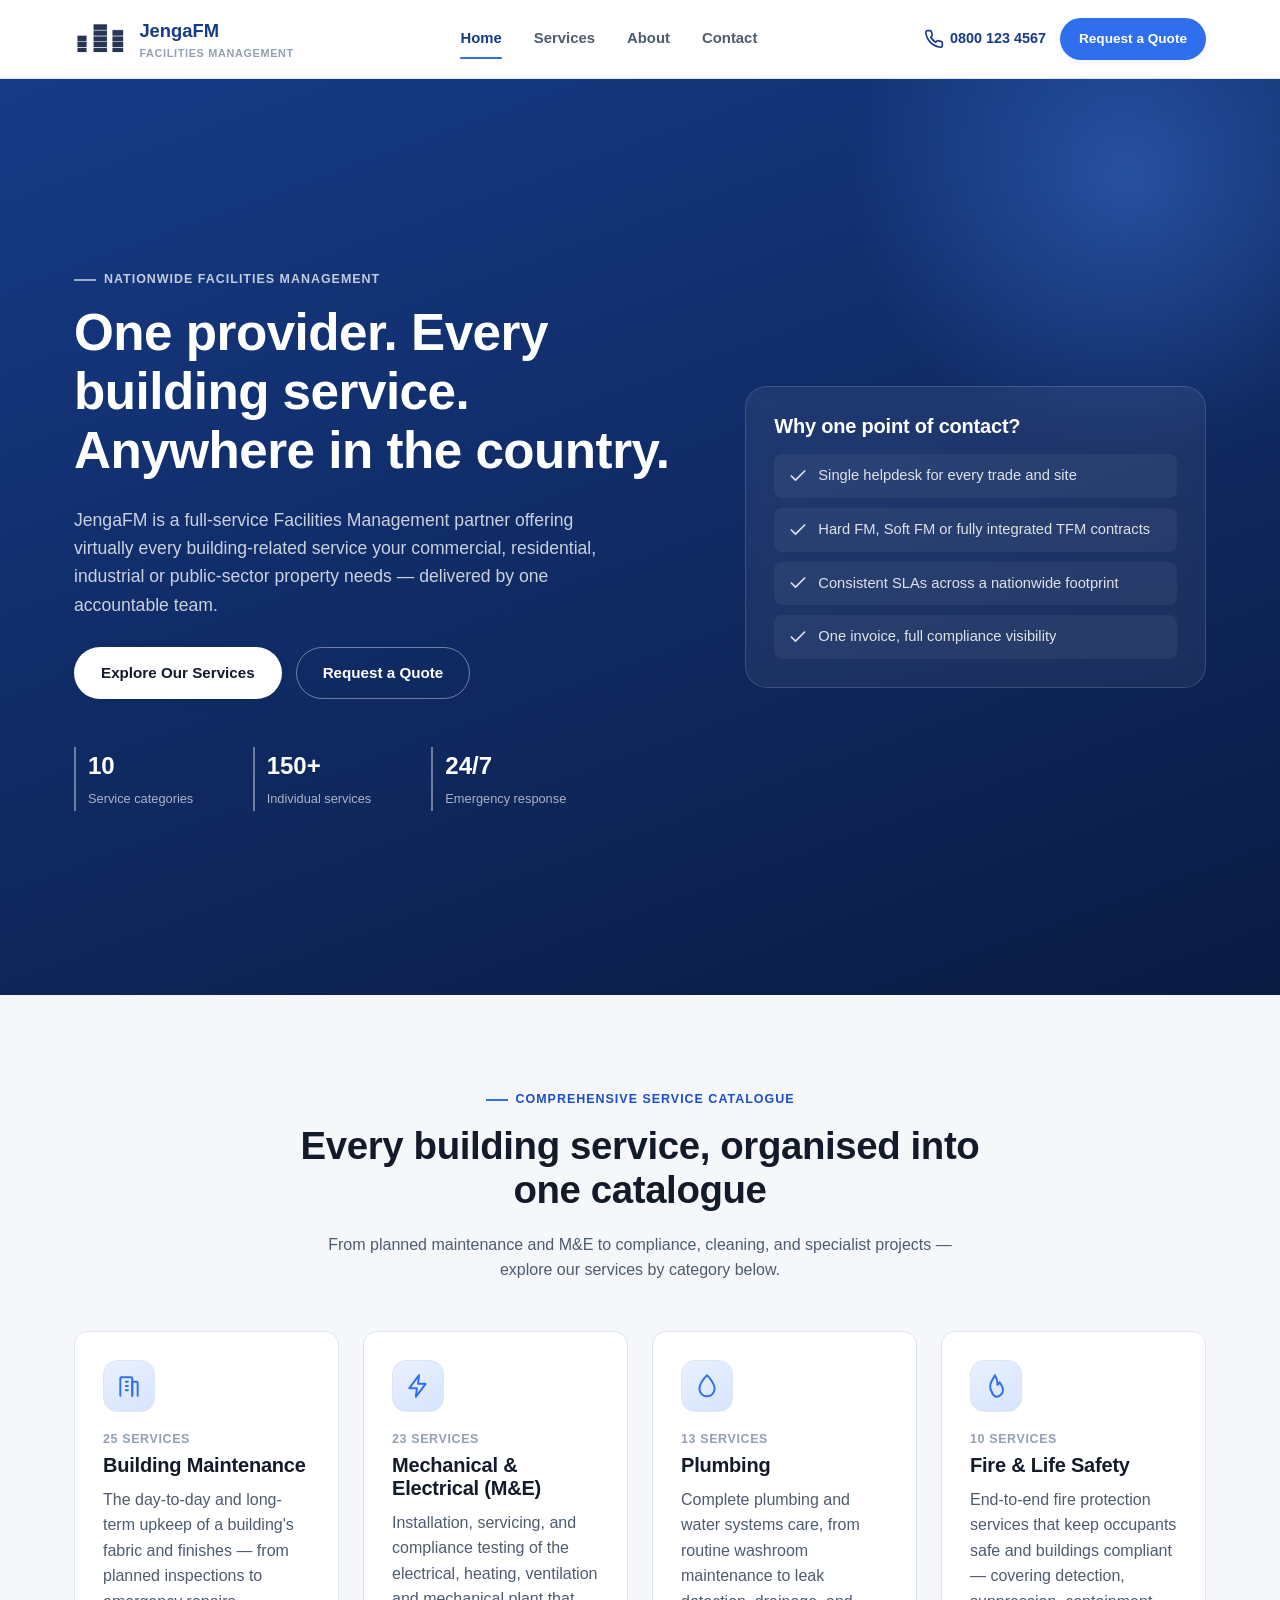
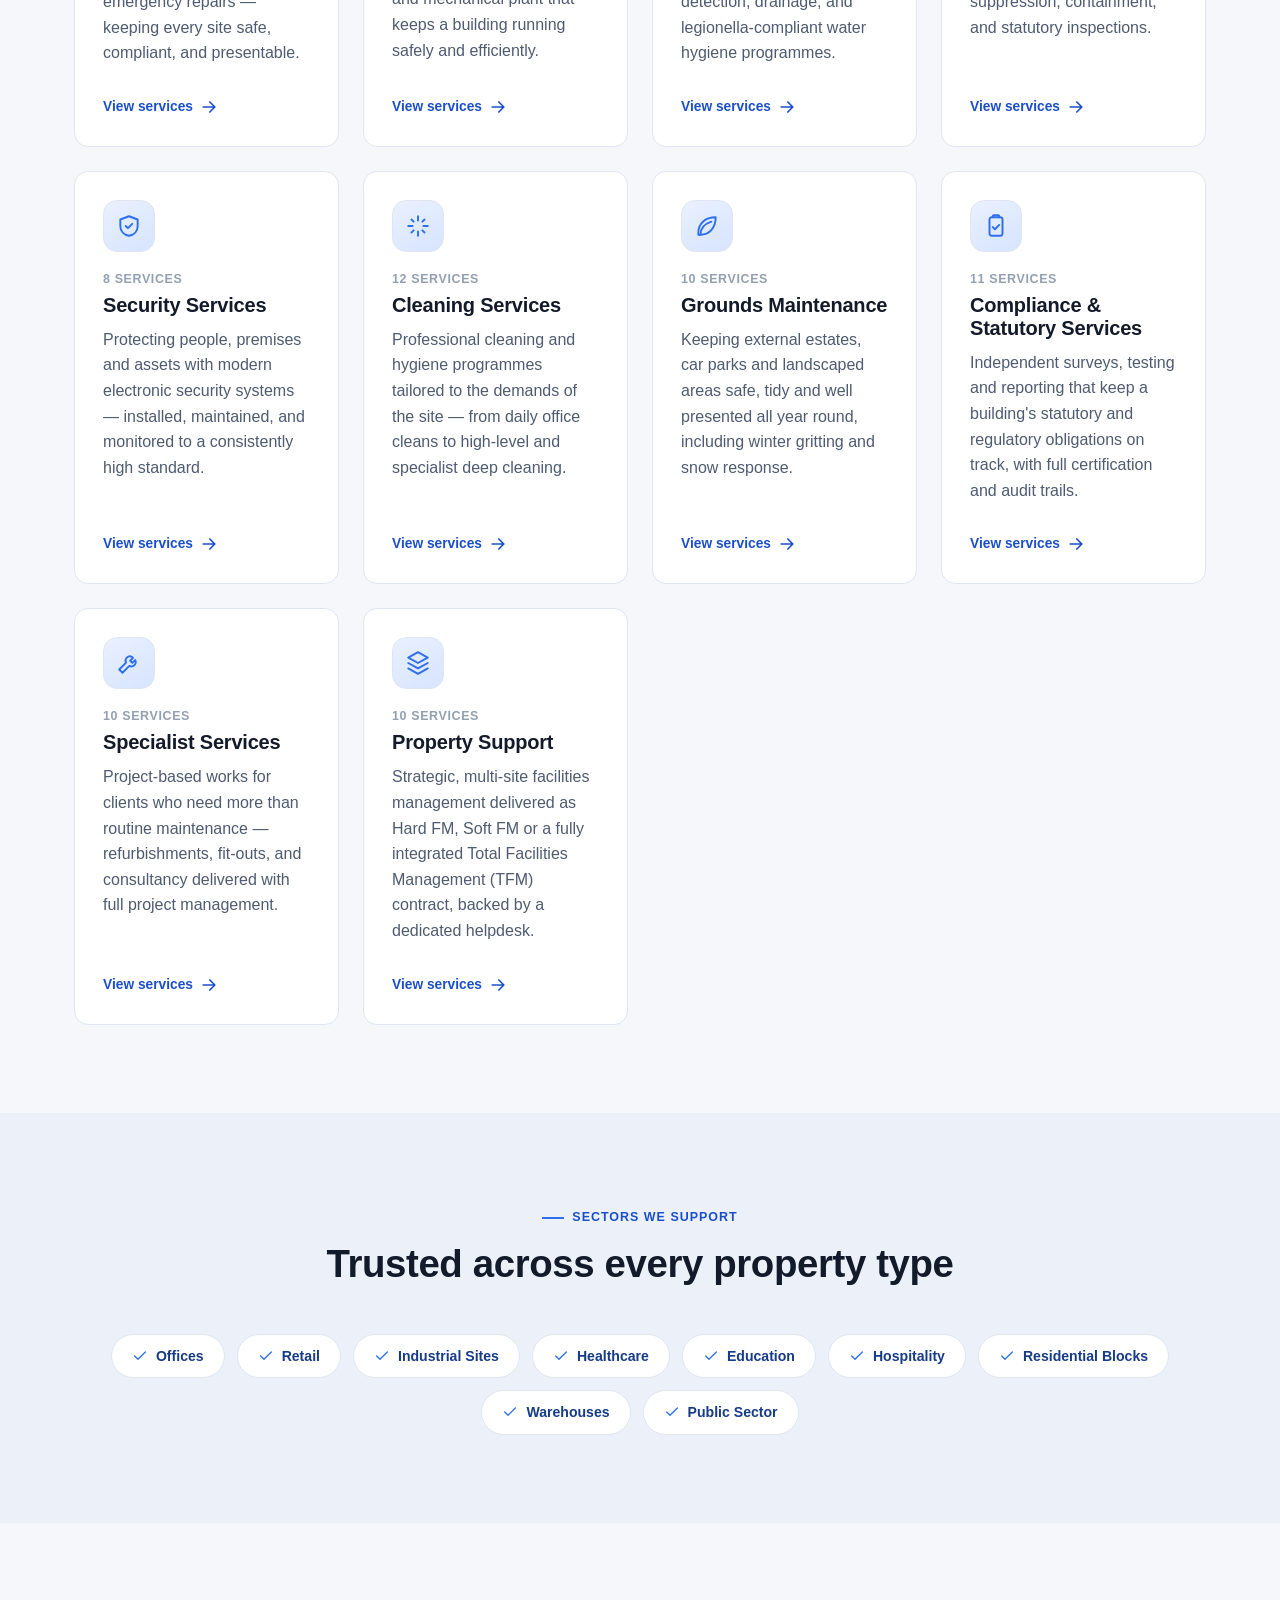
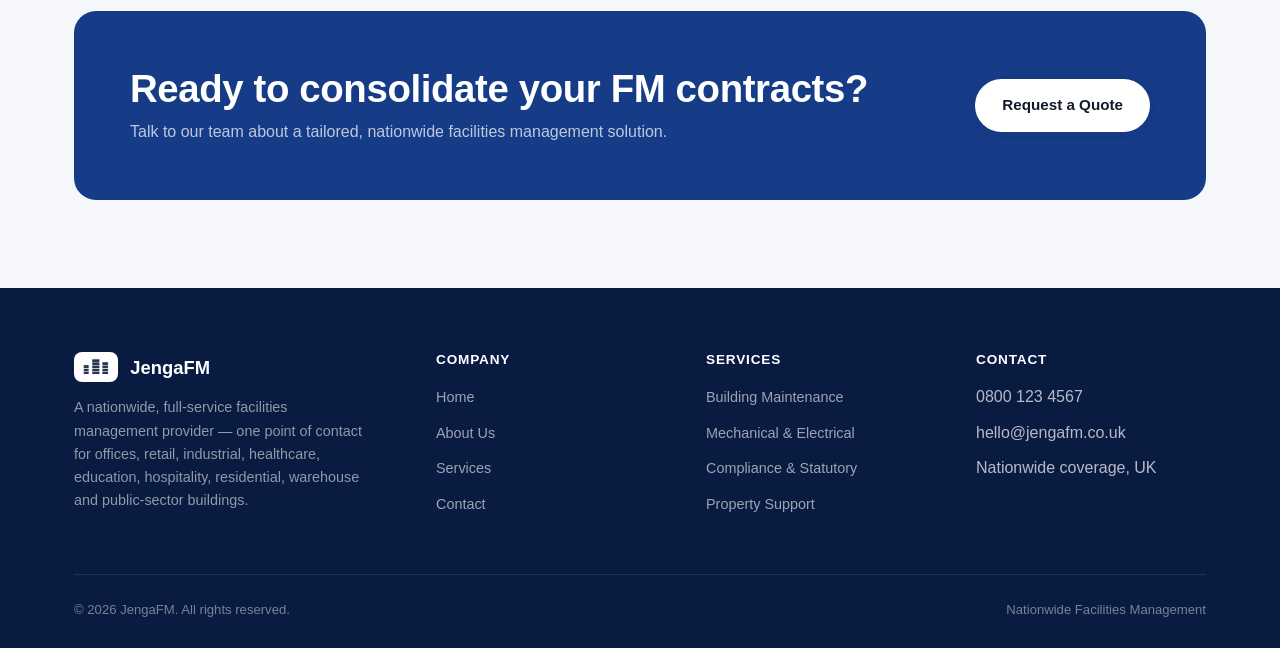
==== index.html @ 1330c7ac "Initial commit: JengaFM facilities management website Static multi-page site with a frosty white / v" ====
<!DOCTYPE html>
<html lang="en">
<head>
<meta charset="UTF-8">
<meta name="viewport" content="width=device-width, initial-scale=1.0">
<title>JengaFM | Nationwide Facilities Management</title>
<meta name="description" content="JengaFM is a full-service facilities management provider — a single point of contact for building maintenance, M&E, compliance, cleaning, security and more, nationwide.">
<link rel="icon" href="assets/Jenga_Favicon.png">
<link rel="stylesheet" href="css/style.css">
</head>
<body>

<header class="site-header">
  <div class="container">
    <a class="brand" href="index.html">
      <img src="assets/Jenga_Favicon.png" alt="JengaFM logo">
      <span>JengaFM<span class="tag">Facilities Management</span></span>
    </a>
    <nav class="main-nav">
      <a href="index.html" class="active">Home</a>
      <a href="services.html">Services</a>
      <a href="about.html">About</a>
      <a href="contact.html">Contact</a>
    </nav>
    <div class="header-cta">
      <span class="header-phone">
        <svg width="16" height="16" viewBox="0 0 24 24" fill="none" stroke="currentColor" stroke-width="2"><path d="M22 16.92v3a2 2 0 0 1-2.18 2 19.79 19.79 0 0 1-8.63-3.07 19.5 19.5 0 0 1-6-6 19.79 19.79 0 0 1-3.07-8.67A2 2 0 0 1 4.11 2h3a2 2 0 0 1 2 1.72c.13.99.36 1.96.68 2.89a2 2 0 0 1-.45 2.11L8.09 9.91a16 16 0 0 0 6 6l1.19-1.25a2 2 0 0 1 2.11-.45c.93.32 1.9.55 2.89.68A2 2 0 0 1 22 16.92Z"/></svg>
        0800 123 4567
      </span>
      <a class="btn btn-primary btn-sm" href="contact.html">Request a Quote</a>
      <button class="nav-toggle" aria-label="Toggle navigation" aria-expanded="false">
        <span></span><span></span><span></span>
      </button>
    </div>
  </div>
</header>

<section class="hero">
  <div class="container">
    <div>
      <div class="eyebrow">Nationwide Facilities Management</div>
      <h1>One provider. Every building service. Anywhere in the country.</h1>
      <p class="lead">JengaFM is a full-service Facilities Management partner offering virtually every building-related service your commercial, residential, industrial or public-sector property needs — delivered by one accountable team.</p>
      <div class="hero-actions">
        <a class="btn btn-primary" href="services.html">Explore Our Services</a>
        <a class="btn btn-outline" href="contact.html">Request a Quote</a>
      </div>
      <div class="hero-stats">
        <div><strong>10</strong><span>Service categories</span></div>
        <div><strong>150+</strong><span>Individual services</span></div>
        <div><strong>24/7</strong><span>Emergency response</span></div>
      </div>
    </div>
    <div class="hero-panel">
      <h3>Why one point of contact?</h3>
      <ul id="why-list">
        <li data-text="Single helpdesk for every trade and site"></li>
        <li data-text="Hard FM, Soft FM or fully integrated TFM contracts"></li>
        <li data-text="Consistent SLAs across a nationwide footprint"></li>
        <li data-text="One invoice, full compliance visibility"></li>
      </ul>
    </div>
  </div>
</section>

<section>
  <div class="container">
    <div class="section-head center">
      <div class="eyebrow">Comprehensive Service Catalogue</div>
      <h2>Every building service, organised into one catalogue</h2>
      <p>From planned maintenance and M&E to compliance, cleaning, and specialist projects — explore our services by category below.</p>
    </div>
    <div class="grid grid-4" data-render="service-categories" data-mode="summary"></div>
  </div>
</section>

<section class="section-alt">
  <div class="container">
    <div class="section-head center">
      <div class="eyebrow">Sectors We Support</div>
      <h2>Trusted across every property type</h2>
    </div>
    <div class="sector-strip" id="sector-strip"></div>
  </div>
</section>

<section>
  <div class="container">
    <div class="cta-band">
      <div>
        <h2>Ready to consolidate your FM contracts?</h2>
        <p>Talk to our team about a tailored, nationwide facilities management solution.</p>
      </div>
      <a class="btn btn-primary" href="contact.html">Request a Quote</a>
    </div>
  </div>
</section>

<footer class="site-footer">
  <div class="container">
    <div class="footer-grid">
      <div class="footer-brand">
        <a class="brand" href="index.html">
          <img src="assets/Jenga_Favicon.png" alt="JengaFM logo">
          <span>JengaFM</span>
        </a>
        <p>A nationwide, full-service facilities management provider — one point of contact for offices, retail, industrial, healthcare, education, hospitality, residential, warehouse and public-sector buildings.</p>
      </div>
      <div class="footer-col">
        <h4>Company</h4>
        <ul>
          <li><a href="index.html">Home</a></li>
          <li><a href="about.html">About Us</a></li>
          <li><a href="services.html">Services</a></li>
          <li><a href="contact.html">Contact</a></li>
        </ul>
      </div>
      <div class="footer-col">
        <h4>Services</h4>
        <ul>
          <li><a href="services.html#building-maintenance">Building Maintenance</a></li>
          <li><a href="services.html#mechanical-electrical">Mechanical &amp; Electrical</a></li>
          <li><a href="services.html#compliance-statutory">Compliance &amp; Statutory</a></li>
          <li><a href="services.html#property-support">Property Support</a></li>
        </ul>
      </div>
      <div class="footer-col">
        <h4>Contact</h4>
        <ul>
          <li>0800 123 4567</li>
          <li>hello@jengafm.co.uk</li>
          <li>Nationwide coverage, UK</li>
        </ul>
      </div>
    </div>
    <div class="footer-bottom">
      <span>&copy; <span id="year"></span> JengaFM. All rights reserved.</span>
      <span>Nationwide Facilities Management</span>
    </div>
  </div>
</footer>

<script src="js/services-data.js"></script>
<script>
  document.getElementById("year").textContent = new Date().getFullYear();
  document.querySelectorAll("#why-list li").forEach(li => {
    li.innerHTML = ICONS.check + "<span>" + li.dataset.text + "</span>";
  });
  document.getElementById("sector-strip").innerHTML = INDUSTRIES_SERVED.map(s => `<span class="sector-pill">${ICONS.check}${s}</span>`).join("");
</script>
<script src="js/main.js"></script>
</body>
</html>
---- css/style.css ----
/* ==========================================================================
   JengaFM — Dawn-inspired theme
   ========================================================================== */

:root {
  --color-bg: #F5F7FA;
  --color-surface: #FFFFFF;
  --color-surface-alt: #ECF1F9;
  --color-ink: #131A29;
  --color-ink-soft: #4E5B70;
  --color-ink-faint: #93A0B2;
  --color-navy: #163B87;
  --color-navy-dark: #0A1B42;
  --color-amber: #2F6FED;
  --color-amber-dark: #1A4FCB;
  --color-border: #DFE6F1;
  --radius-sm: 8px;
  --radius-md: 14px;
  --radius-lg: 22px;
  --shadow-sm: 0 2px 8px rgba(19, 26, 41, 0.06);
  --shadow-md: 0 8px 24px rgba(19, 26, 41, 0.10);
  --shadow-lg: 0 20px 48px rgba(19, 26, 41, 0.14);
  --container: 1180px;
  --font: -apple-system, BlinkMacSystemFont, "Segoe UI", "Inter", "Helvetica Neue", Arial, sans-serif;
}

* { box-sizing: border-box; }
html { scroll-behavior: smooth; }

body {
  margin: 0;
  font-family: var(--font);
  background: var(--color-bg);
  color: var(--color-ink);
  line-height: 1.6;
  -webkit-font-smoothing: antialiased;
}

img { max-width: 100%; display: block; }
svg { width: 20px; height: 20px; flex-shrink: 0; }

a { color: inherit; text-decoration: none; }

.container {
  max-width: var(--container);
  margin: 0 auto;
  padding: 0 24px;
}

h1, h2, h3, h4 { line-height: 1.15; margin: 0 0 0.5em; font-weight: 700; letter-spacing: -0.01em; }
h1 { font-size: clamp(2.2rem, 4vw, 3.4rem); }
h2 { font-size: clamp(1.7rem, 3vw, 2.4rem); }
h3 { font-size: 1.25rem; }
p { margin: 0 0 1em; color: var(--color-ink-soft); }

.eyebrow {
  display: inline-flex;
  align-items: center;
  gap: 8px;
  font-size: 0.78rem;
  font-weight: 700;
  letter-spacing: 0.08em;
  text-transform: uppercase;
  color: var(--color-amber-dark);
  margin-bottom: 14px;
}
.eyebrow::before {
  content: "";
  width: 22px;
  height: 2px;
  background: var(--color-amber);
  display: inline-block;
}

/* Buttons */
.btn {
  display: inline-flex;
  align-items: center;
  justify-content: center;
  gap: 8px;
  padding: 13px 26px;
  border-radius: 999px;
  font-weight: 600;
  font-size: 0.95rem;
  cursor: pointer;
  border: 1px solid transparent;
  transition: transform 0.15s ease, box-shadow 0.15s ease, background 0.15s ease, color 0.15s ease;
  white-space: nowrap;
}
.btn:hover { transform: translateY(-1px); }
.btn-primary { background: var(--color-amber); color: #fff; box-shadow: var(--shadow-sm); }
.btn-primary:hover { background: var(--color-amber-dark); box-shadow: var(--shadow-md); }
.btn-dark { background: var(--color-navy); color: #fff; }
.btn-dark:hover { background: var(--color-navy-dark); }
.btn-outline { background: transparent; border-color: rgba(255,255,255,0.4); color: currentColor; }
.btn-outline:hover { background: rgba(255,255,255,0.08); }
.btn-ghost { background: var(--color-surface-alt); color: var(--color-navy); }
.btn-ghost:hover { background: var(--color-border); }
.btn-sm { padding: 9px 18px; font-size: 0.85rem; }

/* On dark (near-black) sections, invert the primary button so it stays visible */
.hero .btn-primary, .cta-band .btn-primary {
  background: #fff;
  color: var(--color-ink);
}
.hero .btn-primary:hover, .cta-band .btn-primary:hover {
  background: #E1E6E9;
}
.btn-block { width: 100%; }

/* ==========================================================================
   Header
   ========================================================================== */
.site-header {
  position: sticky;
  top: 0;
  z-index: 100;
  background: #FFFFFF;
  border-bottom: 1px solid var(--color-border);
}
.site-header .container {
  display: flex;
  align-items: center;
  justify-content: space-between;
  height: 78px;
}
.brand { display: flex; align-items: center; gap: 12px; font-weight: 800; font-size: 1.15rem; color: var(--color-navy); }
.brand img { height: 34px; width: auto; object-fit: contain; }
.brand span.tag { display: block; font-size: 0.68rem; font-weight: 600; letter-spacing: 0.06em; text-transform: uppercase; color: var(--color-ink-faint); }

.main-nav { display: flex; align-items: center; gap: 32px; }
.main-nav a {
  font-size: 0.93rem;
  font-weight: 600;
  color: var(--color-ink-soft);
  position: relative;
  padding: 6px 0;
}
.main-nav a:hover, .main-nav a.active { color: var(--color-navy); }
.main-nav a.active::after {
  content: "";
  position: absolute;
  left: 0; right: 0; bottom: -2px;
  height: 2px;
  background: var(--color-amber);
  border-radius: 2px;
}
.header-cta { display: flex; align-items: center; gap: 14px; }
.header-phone { font-weight: 700; font-size: 0.9rem; color: var(--color-navy); display: flex; align-items: center; gap: 6px; }

.nav-toggle {
  display: none;
  background: none;
  border: none;
  cursor: pointer;
  padding: 8px;
}
.nav-toggle span { display: block; width: 24px; height: 2px; background: var(--color-navy); margin: 5px 0; border-radius: 2px; }

/* ==========================================================================
   Hero
   ========================================================================== */
.hero {
  background: linear-gradient(160deg, var(--color-navy) 0%, var(--color-navy-dark) 100%);
  color: #fff;
  position: relative;
  overflow: hidden;
}
.hero::before {
  content: "";
  position: absolute;
  top: -20%; right: -10%;
  width: 560px; height: 560px;
  background: radial-gradient(circle, rgba(79,141,255,0.35) 0%, rgba(79,141,255,0) 70%);
}
.hero .container {
  padding-top: 96px;
  padding-bottom: 96px;
  position: relative;
  display: grid;
  grid-template-columns: 1.15fr 0.85fr;
  gap: 48px;
  align-items: center;
}
.hero .eyebrow { color: rgba(255,255,255,0.75); }
.hero .eyebrow::before { background: rgba(255,255,255,0.6); }
.hero h1 { color: #fff; }
.hero p.lead { color: rgba(255,255,255,0.78); font-size: 1.1rem; max-width: 540px; }
.hero-actions { display: flex; gap: 14px; margin-top: 28px; flex-wrap: wrap; }
.hero-stats {
  display: grid;
  grid-template-columns: repeat(3, 1fr);
  gap: 16px;
  margin-top: 48px;
  max-width: 520px;
}
.hero-stats div { border-left: 2px solid rgba(255,255,255,0.4); padding-left: 12px; }
.hero-stats strong { display: block; font-size: 1.5rem; color: #fff; }
.hero-stats span { font-size: 0.8rem; color: rgba(255,255,255,0.65); }

.hero-panel {
  background: rgba(255,255,255,0.06);
  border: 1px solid rgba(255,255,255,0.14);
  border-radius: var(--radius-lg);
  padding: 28px;
  backdrop-filter: blur(6px);
}
.hero-panel h3 { color: #fff; margin-bottom: 16px; }
.hero-panel ul { list-style: none; margin: 0; padding: 0; display: grid; gap: 10px; }
.hero-panel li {
  display: flex; align-items: center; gap: 10px;
  font-size: 0.92rem; color: rgba(255,255,255,0.85);
  background: rgba(255,255,255,0.05);
  padding: 10px 14px; border-radius: var(--radius-sm);
}
.hero-panel li svg { flex-shrink: 0; color: rgba(255,255,255,0.85); }

/* ==========================================================================
   Sections
   ========================================================================== */
section { padding: 88px 0; }
.section-alt { background: var(--color-surface-alt); }
.section-head { max-width: 680px; margin-bottom: 48px; }
.section-head.center { margin-left: auto; margin-right: auto; text-align: center; }

.grid { display: grid; gap: 24px; }
.grid-3 { grid-template-columns: repeat(3, 1fr); }
.grid-4 { grid-template-columns: repeat(4, 1fr); }
.grid-2 { grid-template-columns: repeat(2, 1fr); }

/* Generic card */
.card {
  background: var(--color-surface);
  border: 1px solid var(--color-border);
  border-radius: var(--radius-md);
  padding: 28px;
  transition: box-shadow 0.2s ease, transform 0.2s ease;
}
.card:hover { box-shadow: var(--shadow-md); transform: translateY(-3px); }

.icon-badge {
  width: 52px; height: 52px;
  border-radius: 14px;
  background: linear-gradient(150deg, #EAF1FF, #D6E4FE);
  border: 1px solid var(--color-border);
  color: var(--color-amber);
  display: flex; align-items: center; justify-content: center;
  margin-bottom: 18px;
}
.icon-badge svg { width: 26px; height: 26px; }
.icon-badge.navy { background: linear-gradient(150deg, #DCE7FE, #BCD1FC); color: var(--color-navy); }

/* Category overview cards (home page) */
.cat-card { display: flex; flex-direction: column; }
.cat-card .count { font-size: 0.78rem; font-weight: 700; color: var(--color-ink-faint); text-transform: uppercase; letter-spacing: 0.05em; }
.cat-card h3 { margin-top: 4px; }
.cat-card a.more { margin-top: auto; font-size: 0.86rem; font-weight: 700; color: var(--color-amber-dark); padding-top: 14px; display: inline-flex; align-items: center; gap: 6px; }
.cat-card a.more svg { transition: transform 0.15s ease; }
.cat-card:hover a.more svg { transform: translateX(3px); }

/* Sectors strip */
.sector-strip {
  display: flex; flex-wrap: wrap; gap: 12px; justify-content: center;
}
.sector-pill {
  background: var(--color-surface);
  border: 1px solid var(--color-border);
  border-radius: 999px;
  padding: 10px 20px;
  font-size: 0.88rem;
  font-weight: 600;
  color: var(--color-navy);
  display: flex; align-items: center; gap: 8px;
}
.sector-pill svg { color: var(--color-amber); width: 16px; height: 16px; }

/* CTA band */
.cta-band {
  background: var(--color-navy);
  color: #fff;
  border-radius: var(--radius-lg);
  padding: 56px;
  display: flex;
  align-items: center;
  justify-content: space-between;
  gap: 32px;
  flex-wrap: wrap;
}
.cta-band h2 { color: #fff; margin-bottom: 8px; }
.cta-band p { color: rgba(255,255,255,0.72); margin: 0; }

/* ==========================================================================
   Services accordion
   ========================================================================== */
.services-toc {
  display: flex; flex-wrap: wrap; gap: 10px;
  margin-bottom: 40px;
}
.toc-pill {
  background: var(--color-surface);
  border: 1px solid var(--color-border);
  border-radius: 999px;
  padding: 9px 16px;
  font-size: 0.84rem;
  font-weight: 600;
  color: var(--color-ink-soft);
}
.toc-pill:hover { border-color: var(--color-amber); color: var(--color-navy); }

.accordion { display: flex; flex-direction: column; gap: 16px; }

.acc-item {
  background: var(--color-surface);
  border: 1px solid var(--color-border);
  border-radius: var(--radius-lg);
  overflow: hidden;
  scroll-margin-top: 96px;
}
.acc-header {
  display: flex;
  align-items: center;
  gap: 20px;
  width: 100%;
  padding: 24px 28px;
  background: none;
  border: none;
  cursor: pointer;
  text-align: left;
  font-family: inherit;
}
.acc-header .icon-badge { margin-bottom: 0; flex-shrink: 0; }
.acc-header .head-text { flex: 1; }
.acc-header .head-text .count { font-size: 0.78rem; font-weight: 700; color: var(--color-amber-dark); text-transform: uppercase; letter-spacing: 0.05em; }
.acc-header .head-text h3 { margin: 2px 0 4px; }
.acc-header .head-text p { margin: 0; font-size: 0.92rem; }
.acc-chevron {
  flex-shrink: 0;
  width: 34px; height: 34px;
  border-radius: 50%;
  background: var(--color-surface-alt);
  display: flex; align-items: center; justify-content: center;
  transition: transform 0.25s ease, background 0.2s ease;
}
.acc-item.open .acc-chevron { transform: rotate(180deg); background: var(--color-amber); color: #fff; }

.acc-panel {
  max-height: 0;
  overflow: hidden;
  transition: max-height 0.35s ease;
}
.acc-item.open .acc-panel { max-height: 4000px; }
.acc-panel-inner { padding: 0 28px 32px; border-top: 1px solid var(--color-border); padding-top: 28px; }

/* ==========================================================================
   Services multirow (Shopify Dawn "Multirow" inspired)
   ========================================================================== */
.multirow { display: flex; flex-direction: column; gap: 40px; }

.mr-row {
  display: grid;
  grid-template-columns: 0.85fr 1.15fr;
  gap: 56px;
  align-items: center;
  scroll-margin-top: 112px;
  background: var(--color-surface);
  border: 1px solid var(--color-border);
  border-radius: var(--radius-lg);
  box-shadow: var(--shadow-md);
  padding: 40px;
}
.mr-row .mr-visual { order: 1; }
.mr-row .mr-content { order: 2; }
.mr-row:nth-child(even) .mr-visual { order: 2; }
.mr-row:nth-child(even) .mr-content { order: 1; }

.mr-visual {
  border-radius: var(--radius-lg);
  min-height: 300px;
  display: flex;
  flex-direction: column;
  align-items: center;
  justify-content: center;
  text-align: center;
  padding: 40px;
  background: linear-gradient(155deg, #EAF1FF, #D6E4FE);
  border: 1px solid var(--color-border);
  color: var(--color-amber);
  position: relative;
  overflow: hidden;
}
.mr-row:nth-child(even) .mr-visual {
  background: linear-gradient(155deg, #DCE7FE, #BCD1FC);
  color: var(--color-navy);
}
.mr-visual::before {
  content: "";
  position: absolute;
  width: 260px; height: 260px;
  border-radius: 50%;
  border: 1px dashed currentColor;
  opacity: 0.25;
}
.mr-visual svg { width: 84px; height: 84px; position: relative; }
.mr-visual .mr-count {
  position: relative;
  margin-top: 22px;
  font-size: 2.1rem;
  font-weight: 800;
  color: var(--color-navy);
}
.mr-visual .mr-count .num { display: inline-block; }
.mr-visual .mr-count span:not(.num) {
  display: block;
  font-size: 0.76rem;
  font-weight: 700;
  letter-spacing: 0.06em;
  text-transform: uppercase;
  color: inherit;
  margin-top: 2px;
}

.mr-content .count { font-size: 0.78rem; font-weight: 700; color: var(--color-amber-dark); text-transform: uppercase; letter-spacing: 0.05em; }
.mr-content h3 { margin: 6px 0 10px; font-size: 1.6rem; }

.mr-details { display: grid; grid-template-columns: repeat(2, 1fr); gap: 22px; margin: 20px 0 24px; }
.mr-details .detail-block.full { grid-column: 1 / -1; }

.detail-grid { display: grid; grid-template-columns: repeat(3, 1fr); gap: 24px; margin-bottom: 26px; }
.detail-block h4 {
  font-size: 0.78rem; text-transform: uppercase; letter-spacing: 0.05em;
  color: var(--color-ink-faint); margin-bottom: 10px; font-weight: 700;
}
.detail-block ul { margin: 0; padding: 0; list-style: none; display: grid; gap: 8px; }
.detail-block li { font-size: 0.9rem; color: var(--color-ink-soft); display: flex; gap: 8px; align-items: flex-start; }
.detail-block li svg { flex-shrink: 0; margin-top: 3px; color: var(--color-amber); width: 14px; height: 14px; }

.service-tags { display: flex; flex-wrap: wrap; gap: 8px; margin-bottom: 24px; }
.service-tag {
  background: var(--color-surface-alt);
  border: 1px solid var(--color-border);
  border-radius: 999px;
  padding: 7px 14px;
  font-size: 0.82rem;
  color: var(--color-ink);
  font-weight: 500;
}

.acc-footer {
  display: flex; align-items: center; justify-content: space-between;
  gap: 16px; flex-wrap: wrap;
  background: var(--color-surface-alt);
  border-radius: var(--radius-md);
  padding: 18px 22px;
}
.acc-footer p { margin: 0; font-size: 0.88rem; }
.acc-footer strong { color: var(--color-navy); }

/* ==========================================================================
   Footer
   ========================================================================== */
.site-footer { background: var(--color-navy-dark); color: rgba(255,255,255,0.7); padding: 64px 0 28px; }
.footer-grid { display: grid; grid-template-columns: 1.4fr 1fr 1fr 1fr; gap: 40px; margin-bottom: 48px; }
.footer-brand .brand { color: #fff; }
.footer-brand .brand img { background: #fff; padding: 6px 8px; border-radius: 8px; height: 30px; }
.footer-brand p { color: rgba(255,255,255,0.55); margin-top: 14px; font-size: 0.9rem; max-width: 300px; }
.footer-col h4 { color: #fff; font-size: 0.85rem; text-transform: uppercase; letter-spacing: 0.06em; margin-bottom: 16px; }
.footer-col ul { list-style: none; margin: 0; padding: 0; display: grid; gap: 10px; }
.footer-col a { font-size: 0.9rem; color: rgba(255,255,255,0.6); }
.footer-col a:hover { color: #fff; }
.footer-bottom {
  border-top: 1px solid rgba(255,255,255,0.1);
  padding-top: 24px;
  display: flex; justify-content: space-between; flex-wrap: wrap; gap: 12px;
  font-size: 0.82rem; color: rgba(255,255,255,0.45);
}

/* ==========================================================================
   Contact / form
   ========================================================================== */
.form-grid { display: grid; grid-template-columns: repeat(2, 1fr); gap: 18px; }
.field { display: flex; flex-direction: column; gap: 6px; }
.field.full { grid-column: 1 / -1; }
.field label { font-size: 0.85rem; font-weight: 600; color: var(--color-navy); }
.field input, .field select, .field textarea {
  border: 1px solid var(--color-border);
  border-radius: var(--radius-sm);
  padding: 12px 14px;
  font-family: inherit;
  font-size: 0.95rem;
  background: var(--color-surface);
  color: var(--color-ink);
}
.field input:focus, .field select:focus, .field textarea:focus {
  outline: none; border-color: var(--color-amber);
  box-shadow: 0 0 0 3px rgba(47, 111, 237, 0.15);
}
.contact-info-card { background: var(--color-navy); color: #fff; border-radius: var(--radius-lg); padding: 36px; }
.contact-info-card h3 { color: #fff; }
.contact-info-card ul { list-style: none; margin: 24px 0 0; padding: 0; display: grid; gap: 18px; }
.contact-info-card li { display: flex; gap: 14px; align-items: flex-start; font-size: 0.92rem; color: rgba(255,255,255,0.8); }
.contact-info-card li svg { color: rgba(255,255,255,0.85); flex-shrink: 0; margin-top: 2px; }

/* ==========================================================================
   Utility
   ========================================================================== */
.pill-check { display: inline-flex; align-items: center; gap: 8px; font-size: 0.85rem; font-weight: 600; color: var(--color-navy); }
.pill-check svg { color: var(--color-amber); }
.stack { display: flex; flex-direction: column; }
.mt-0 { margin-top: 0; }
.badge-row { display: flex; gap: 10px; flex-wrap: wrap; margin-top: 18px; }

/* ==========================================================================
   Responsive
   ========================================================================== */
@media (max-width: 980px) {
  .hero .container { grid-template-columns: 1fr; }
  .grid-4 { grid-template-columns: repeat(2, 1fr); }
  .grid-3 { grid-template-columns: repeat(2, 1fr); }
  .footer-grid { grid-template-columns: 1fr 1fr; }
  .detail-grid { grid-template-columns: 1fr; }
  .mr-row, .mr-row:nth-child(even) { grid-template-columns: 1fr; }
  .mr-row .mr-visual, .mr-row:nth-child(even) .mr-visual { order: 1; }
  .mr-row .mr-content, .mr-row:nth-child(even) .mr-content { order: 2; }
  .mr-details { grid-template-columns: 1fr; }
}
/* ==========================================================================
   Motion & dynamics
   ========================================================================== */
@media (prefers-reduced-motion: no-preference) {

  /* Sticky header: shrink + gain shadow once the page scrolls */
  .site-header { transition: box-shadow 0.25s ease, height 0.25s ease; }
  .site-header .container { transition: height 0.25s ease; }
  .site-header.is-scrolled { box-shadow: var(--shadow-sm); }
  .site-header.is-scrolled .container { height: 64px; }

  /* Scroll-reveal: elements fade + rise into place as they enter the viewport */
  [data-reveal] {
    opacity: 0;
    transform: translateY(28px);
    transition: opacity 0.65s cubic-bezier(0.2, 0.65, 0.3, 1), transform 0.65s cubic-bezier(0.2, 0.65, 0.3, 1);
  }
  [data-reveal].in-view { opacity: 1; transform: translateY(0); }

  /* Hero ambient glow drift */
  .hero::before { animation: heroDrift 14s ease-in-out infinite alternate; }
  @keyframes heroDrift {
    0%   { transform: translate(0, 0) scale(1); }
    100% { transform: translate(-40px, 30px) scale(1.15); }
  }

  /* Card lift already has a transition; add a touch of easing consistency */
  .card, .cat-card, .mr-row, .mr-visual, .sector-pill, .toc-pill, .service-tag {
    transition: box-shadow 0.25s ease, transform 0.25s ease, background 0.2s ease, border-color 0.2s ease, color 0.2s ease;
  }
  .service-tag:hover { background: var(--color-amber); border-color: var(--color-amber); color: #fff; transform: translateY(-1px); }

  /* Each category card floats on hover */
  .mr-row:hover { transform: translateY(-6px); box-shadow: var(--shadow-lg); }
  .mr-visual { transition: transform 0.4s ease; }
  .mr-row:hover .mr-visual { transform: translateY(-4px) rotate(-1deg); }
  .mr-row:nth-child(even):hover .mr-visual { transform: translateY(-4px) rotate(1deg); }

  /* Button press feedback */
  .btn { transition: transform 0.15s ease, box-shadow 0.15s ease, background 0.15s ease, color 0.15s ease; }
  .btn:active { transform: translateY(1px) scale(0.98); }

  /* Mobile nav slide/fade */
  .main-nav { transition: max-height 0.3s ease, opacity 0.25s ease; }

  /* Scrollspy active state on services TOC */
  .toc-pill.is-active { background: var(--color-navy); border-color: var(--color-navy); color: #fff; }

  /* Back-to-top button */
  .back-to-top {
    position: fixed;
    right: 24px;
    bottom: 24px;
    width: 46px;
    height: 46px;
    border-radius: 50%;
    background: var(--color-navy);
    color: #fff;
    display: flex;
    align-items: center;
    justify-content: center;
    border: none;
    cursor: pointer;
    box-shadow: var(--shadow-md);
    opacity: 0;
    transform: translateY(12px);
    pointer-events: none;
    transition: opacity 0.25s ease, transform 0.25s ease, background 0.2s ease;
    z-index: 90;
  }
  .back-to-top.visible { opacity: 1; transform: translateY(0); pointer-events: auto; }
  .back-to-top:hover { background: var(--color-amber); }

  /* Animated counters get a subtle pop when they finish */
  .count-pop { animation: countPop 0.4s ease; }
  @keyframes countPop {
    0% { transform: scale(1); }
    50% { transform: scale(1.12); }
    100% { transform: scale(1); }
  }
}

@media (max-width: 760px) {
  .site-header .container { position: relative; }
  .main-nav {
    position: absolute;
    top: 100%;
    left: 0;
    right: 0;
    flex-direction: column;
    align-items: flex-start;
    gap: 4px;
    background: var(--color-surface);
    border: 1px solid var(--color-border);
    border-top: none;
    border-radius: 0 0 var(--radius-md) var(--radius-md);
    box-shadow: var(--shadow-md);
    padding: 8px;
    max-height: 0;
    opacity: 0;
    overflow: hidden;
    pointer-events: none;
  }
  .main-nav.nav-open { max-height: 320px; opacity: 1; pointer-events: auto; }
  .main-nav a { width: 100%; padding: 12px 10px; }
  .nav-toggle { display: block; }
  .header-phone { display: none; }
  .grid-4, .grid-3, .grid-2 { grid-template-columns: 1fr; }
  .form-grid { grid-template-columns: 1fr; }
  .field.full { grid-column: auto; }
  section { padding: 56px 0; }
  .cta-band { padding: 36px; }
  .footer-grid { grid-template-columns: 1fr; }
  .acc-header { padding: 18px; gap: 14px; }
  .acc-panel-inner { padding: 0 18px 26px; }
  .mr-row { padding: 22px; gap: 28px; }
  .mr-visual { min-height: 220px; padding: 28px; }
}
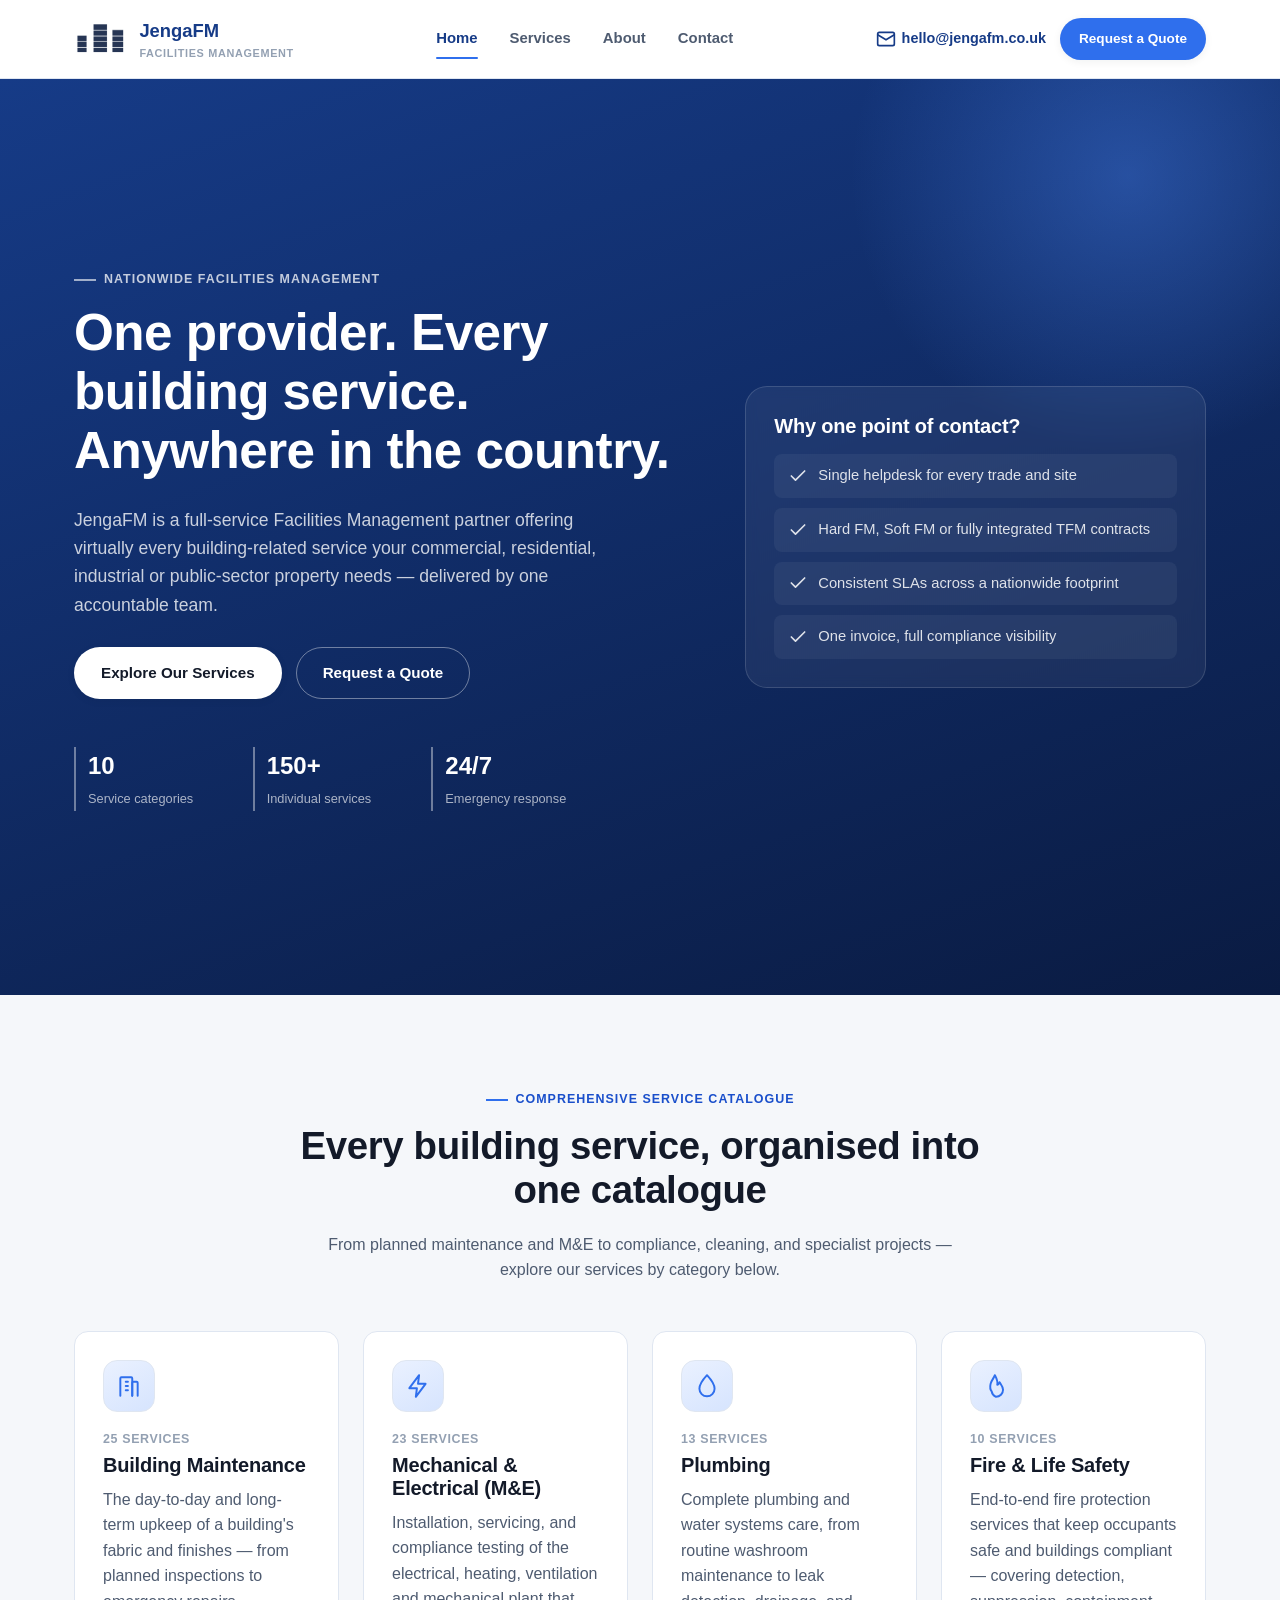
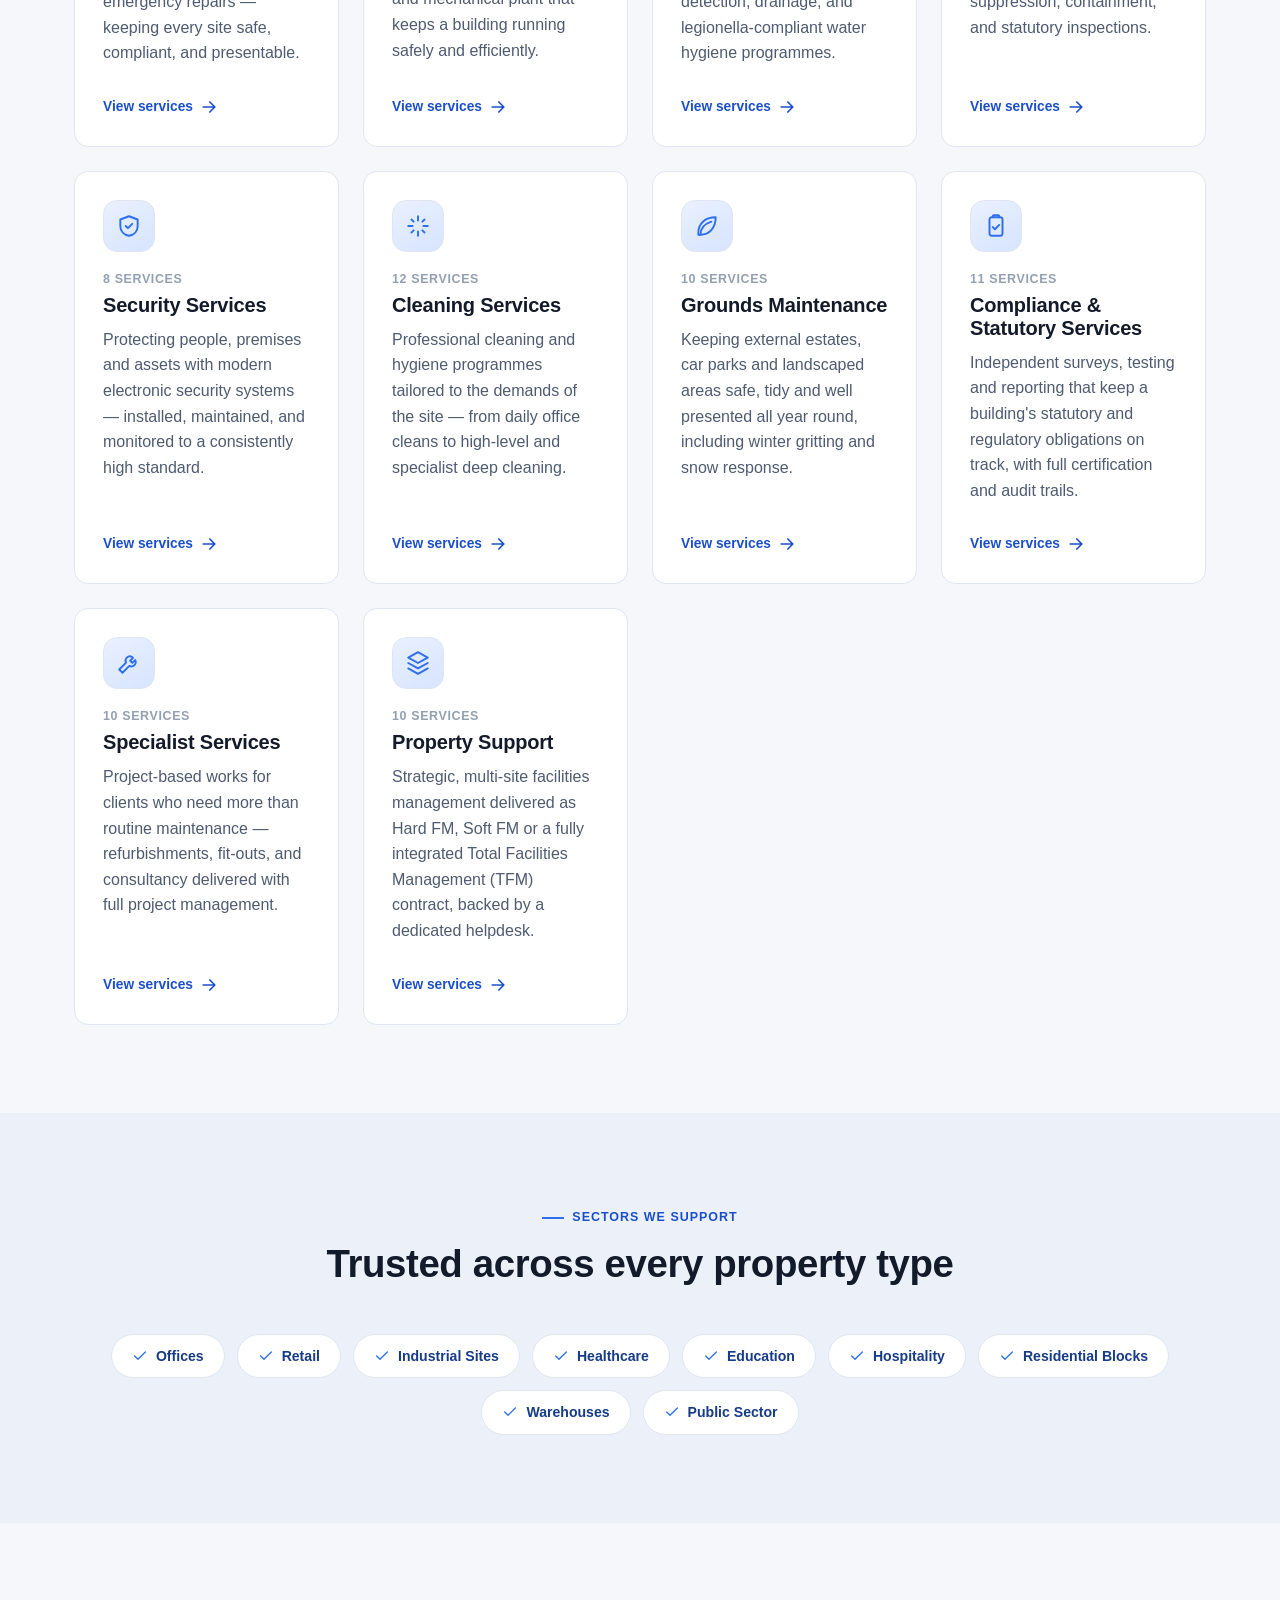
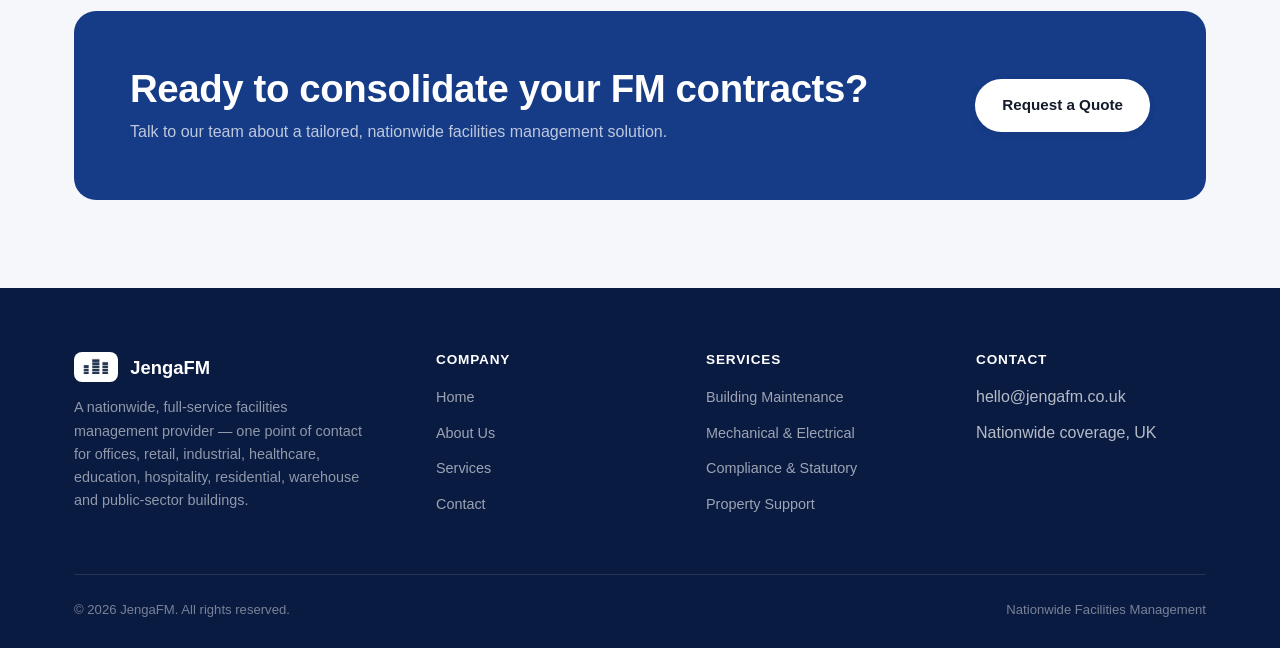
==== commit b01ca48d: "Switch contact methods to email-only Removes all phone numbers, tel links, and the phone form field " ====
--- a/index.html
+++ b/index.html
@@ -23,9 +23,9 @@
       <a href="contact.html">Contact</a>
     </nav>
     <div class="header-cta">
-      <span class="header-phone">
-        <svg width="16" height="16" viewBox="0 0 24 24" fill="none" stroke="currentColor" stroke-width="2"><path d="M22 16.92v3a2 2 0 0 1-2.18 2 19.79 19.79 0 0 1-8.63-3.07 19.5 19.5 0 0 1-6-6 19.79 19.79 0 0 1-3.07-8.67A2 2 0 0 1 4.11 2h3a2 2 0 0 1 2 1.72c.13.99.36 1.96.68 2.89a2 2 0 0 1-.45 2.11L8.09 9.91a16 16 0 0 0 6 6l1.19-1.25a2 2 0 0 1 2.11-.45c.93.32 1.9.55 2.89.68A2 2 0 0 1 22 16.92Z"/></svg>
-        0800 123 4567
+      <span class="header-email">
+        <svg width="16" height="16" viewBox="0 0 24 24" fill="none" stroke="currentColor" stroke-width="2"><rect x="2" y="4" width="20" height="16" rx="2"/><path d="m2 7 10 6 10-6"/></svg>
+        hello@jengafm.co.uk
       </span>
       <a class="btn btn-primary btn-sm" href="contact.html">Request a Quote</a>
       <button class="nav-toggle" aria-label="Toggle navigation" aria-expanded="false">
@@ -127,7 +127,6 @@
       <div class="footer-col">
         <h4>Contact</h4>
         <ul>
-          <li>0800 123 4567</li>
           <li>hello@jengafm.co.uk</li>
           <li>Nationwide coverage, UK</li>
         </ul>
--- a/css/style.css
+++ b/css/style.css
@@ -146,7 +146,7 @@
   border-radius: 2px;
 }
 .header-cta { display: flex; align-items: center; gap: 14px; }
-.header-phone { font-weight: 700; font-size: 0.9rem; color: var(--color-navy); display: flex; align-items: center; gap: 6px; }
+.header-email { font-weight: 700; font-size: 0.9rem; color: var(--color-navy); display: flex; align-items: center; gap: 6px; }
 
 .nav-toggle {
   display: none;
@@ -629,7 +629,7 @@
   .main-nav.nav-open { max-height: 320px; opacity: 1; pointer-events: auto; }
   .main-nav a { width: 100%; padding: 12px 10px; }
   .nav-toggle { display: block; }
-  .header-phone { display: none; }
+  .header-email { display: none; }
   .grid-4, .grid-3, .grid-2 { grid-template-columns: 1fr; }
   .form-grid { grid-template-columns: 1fr; }
   .field.full { grid-column: auto; }
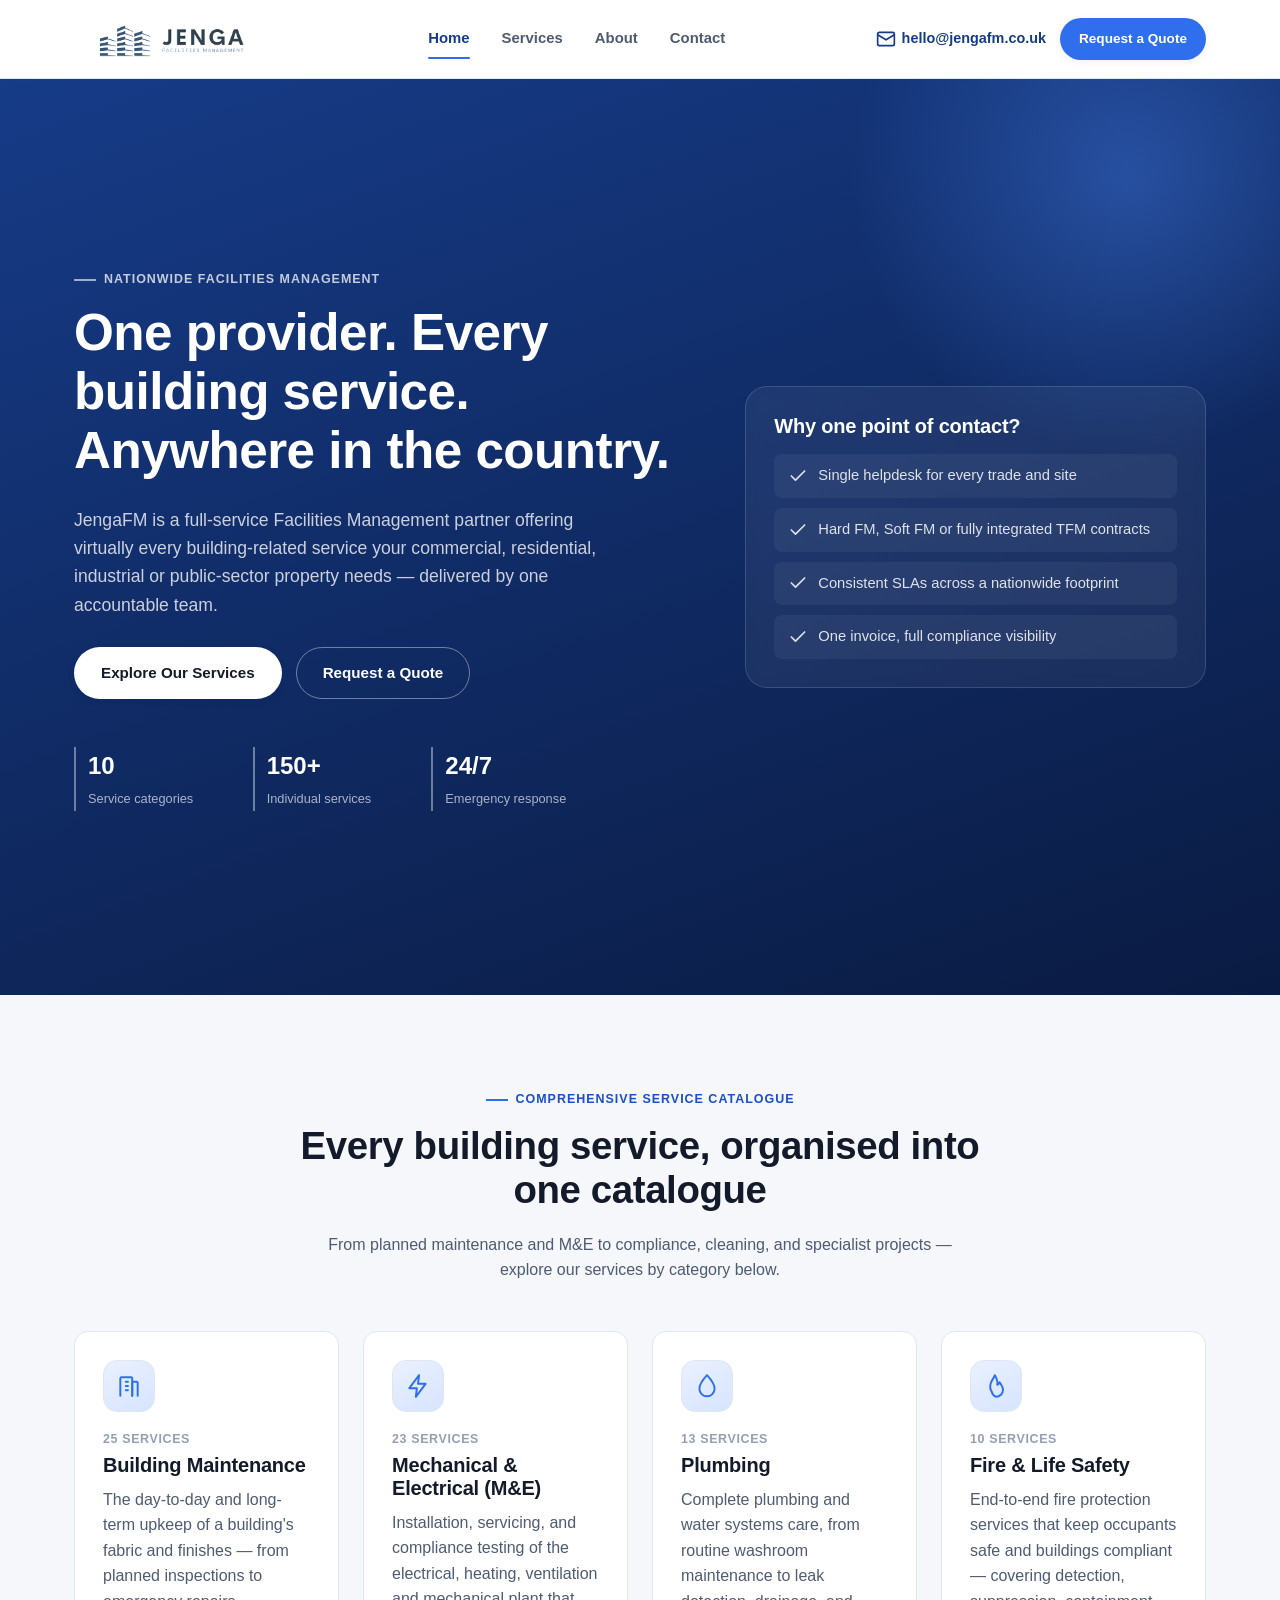
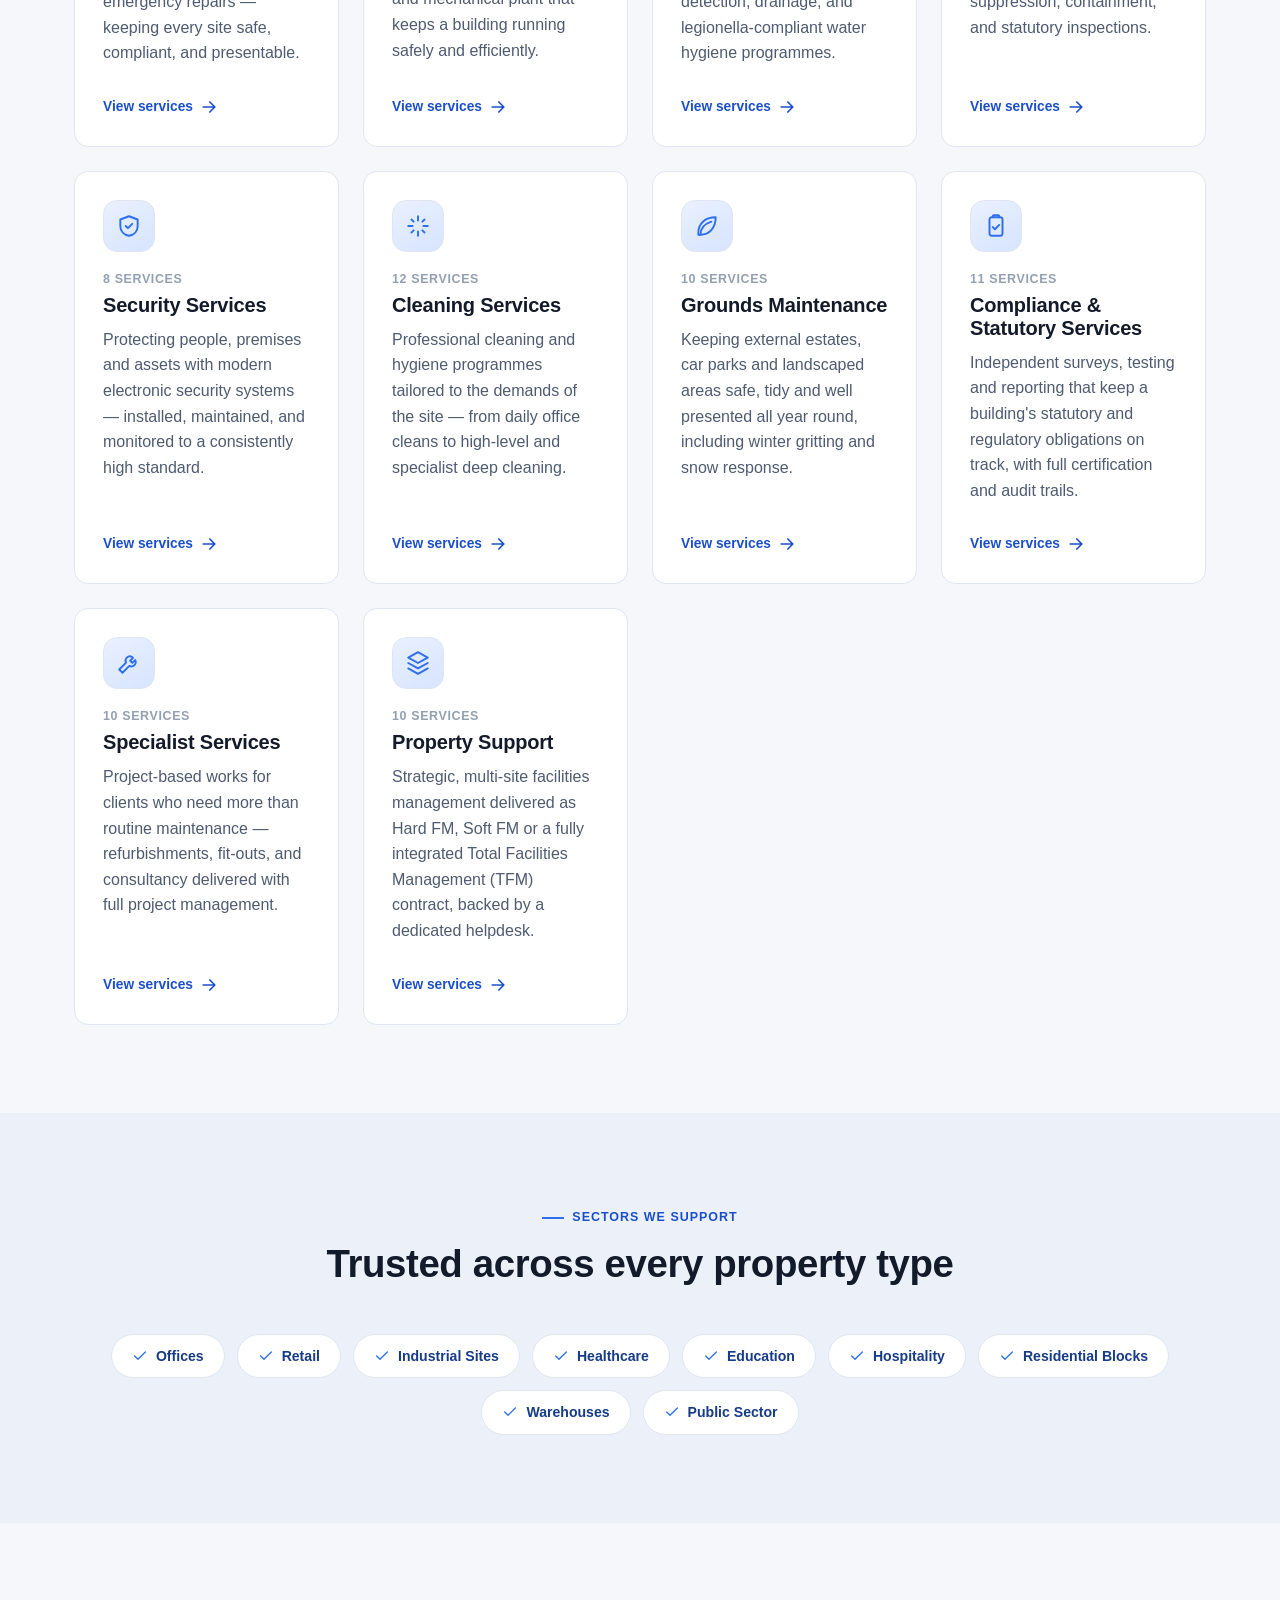
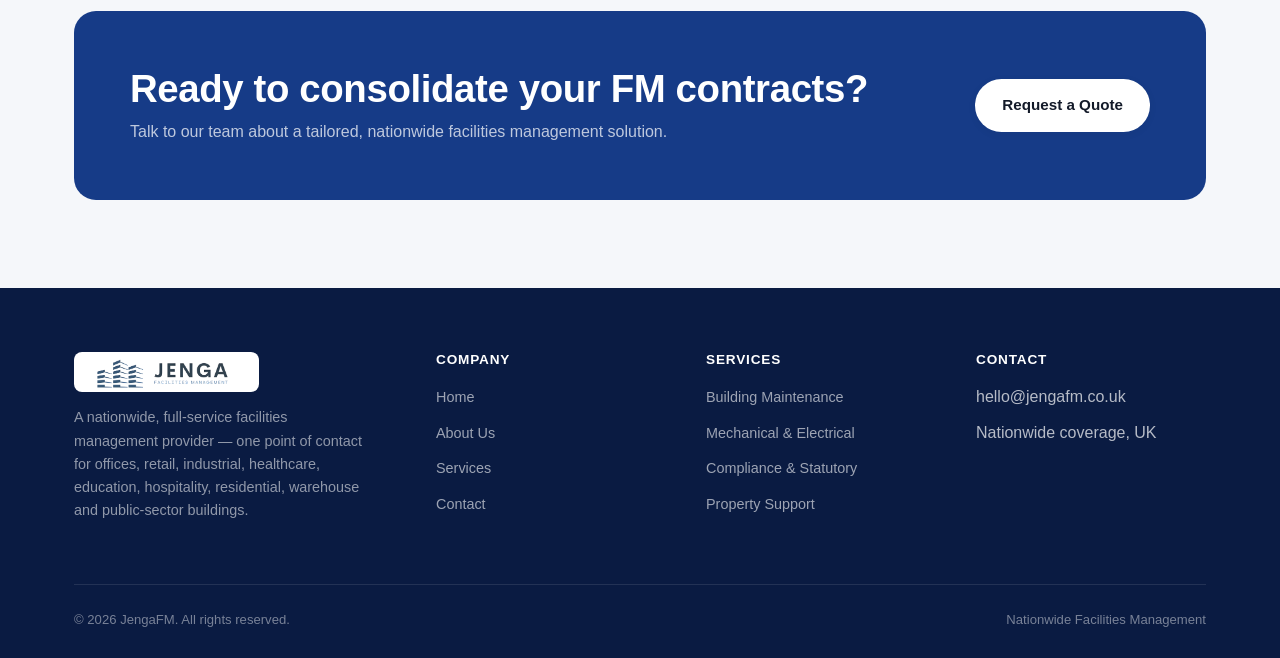
==== commit c1472f31: "Replace brand logo with new full lockup design Uses Jenga_Logo_V2 (icon + wordmark) for the header/f" ====
--- a/index.html
+++ b/index.html
@@ -13,8 +13,7 @@
 <header class="site-header">
   <div class="container">
     <a class="brand" href="index.html">
-      <img src="assets/Jenga_Favicon.png" alt="JengaFM logo">
-      <span>JengaFM<span class="tag">Facilities Management</span></span>
+      <img src="assets/Jenga_Logo.png" alt="JengaFM - Facilities Management" class="brand-logo">
     </a>
     <nav class="main-nav">
       <a href="index.html" class="active">Home</a>
@@ -101,8 +100,7 @@
     <div class="footer-grid">
       <div class="footer-brand">
         <a class="brand" href="index.html">
-          <img src="assets/Jenga_Favicon.png" alt="JengaFM logo">
-          <span>JengaFM</span>
+          <img src="assets/Jenga_Logo.png" alt="JengaFM - Facilities Management" class="brand-logo">
         </a>
         <p>A nationwide, full-service facilities management provider — one point of contact for offices, retail, industrial, healthcare, education, hospitality, residential, warehouse and public-sector buildings.</p>
       </div>
--- a/css/style.css
+++ b/css/style.css
@@ -125,8 +125,7 @@
   height: 78px;
 }
 .brand { display: flex; align-items: center; gap: 12px; font-weight: 800; font-size: 1.15rem; color: var(--color-navy); }
-.brand img { height: 34px; width: auto; object-fit: contain; }
-.brand span.tag { display: block; font-size: 0.68rem; font-weight: 600; letter-spacing: 0.06em; text-transform: uppercase; color: var(--color-ink-faint); }
+.brand img { height: 44px; width: auto; object-fit: contain; }
 
 .main-nav { display: flex; align-items: center; gap: 32px; }
 .main-nav a {
@@ -461,7 +460,7 @@
 .site-footer { background: var(--color-navy-dark); color: rgba(255,255,255,0.7); padding: 64px 0 28px; }
 .footer-grid { display: grid; grid-template-columns: 1.4fr 1fr 1fr 1fr; gap: 40px; margin-bottom: 48px; }
 .footer-brand .brand { color: #fff; }
-.footer-brand .brand img { background: #fff; padding: 6px 8px; border-radius: 8px; height: 30px; }
+.footer-brand .brand img { border-radius: 8px; height: 40px; }
 .footer-brand p { color: rgba(255,255,255,0.55); margin-top: 14px; font-size: 0.9rem; max-width: 300px; }
 .footer-col h4 { color: #fff; font-size: 0.85rem; text-transform: uppercase; letter-spacing: 0.06em; margin-bottom: 16px; }
 .footer-col ul { list-style: none; margin: 0; padding: 0; display: grid; gap: 10px; }
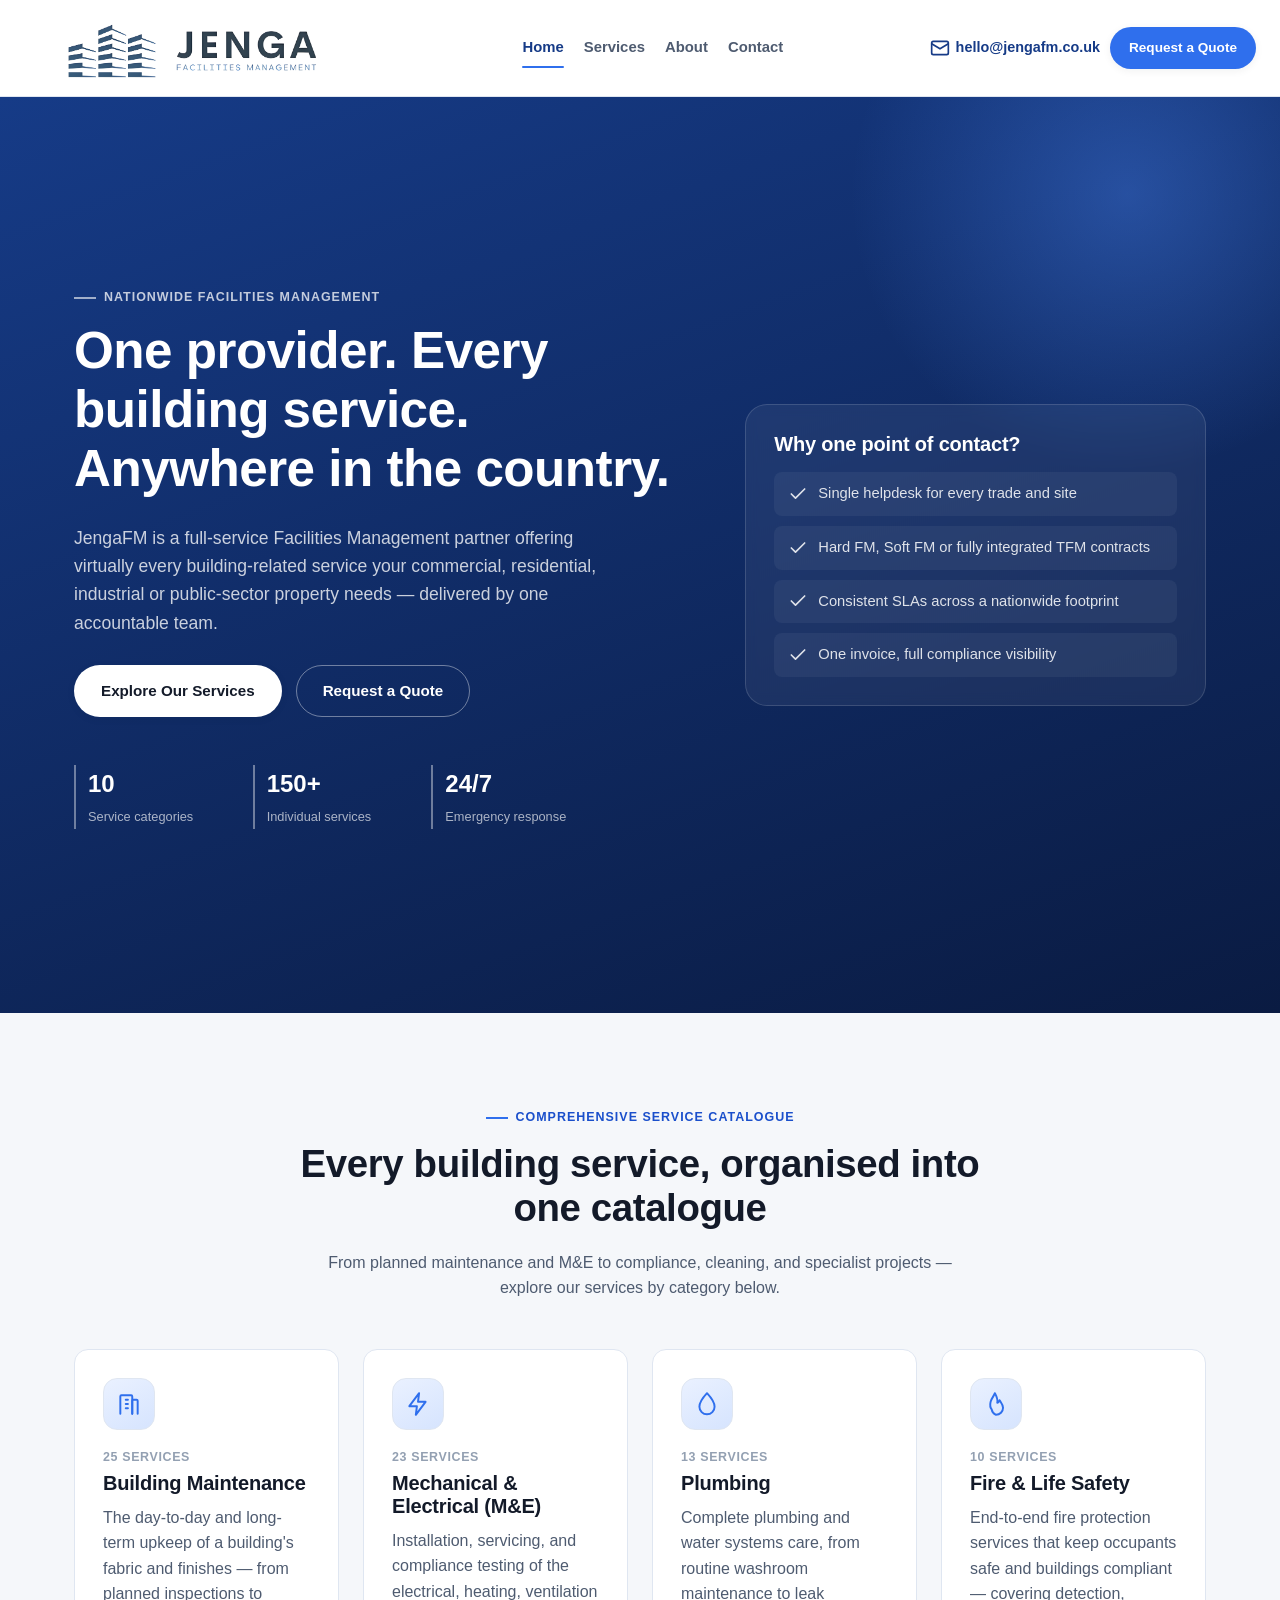
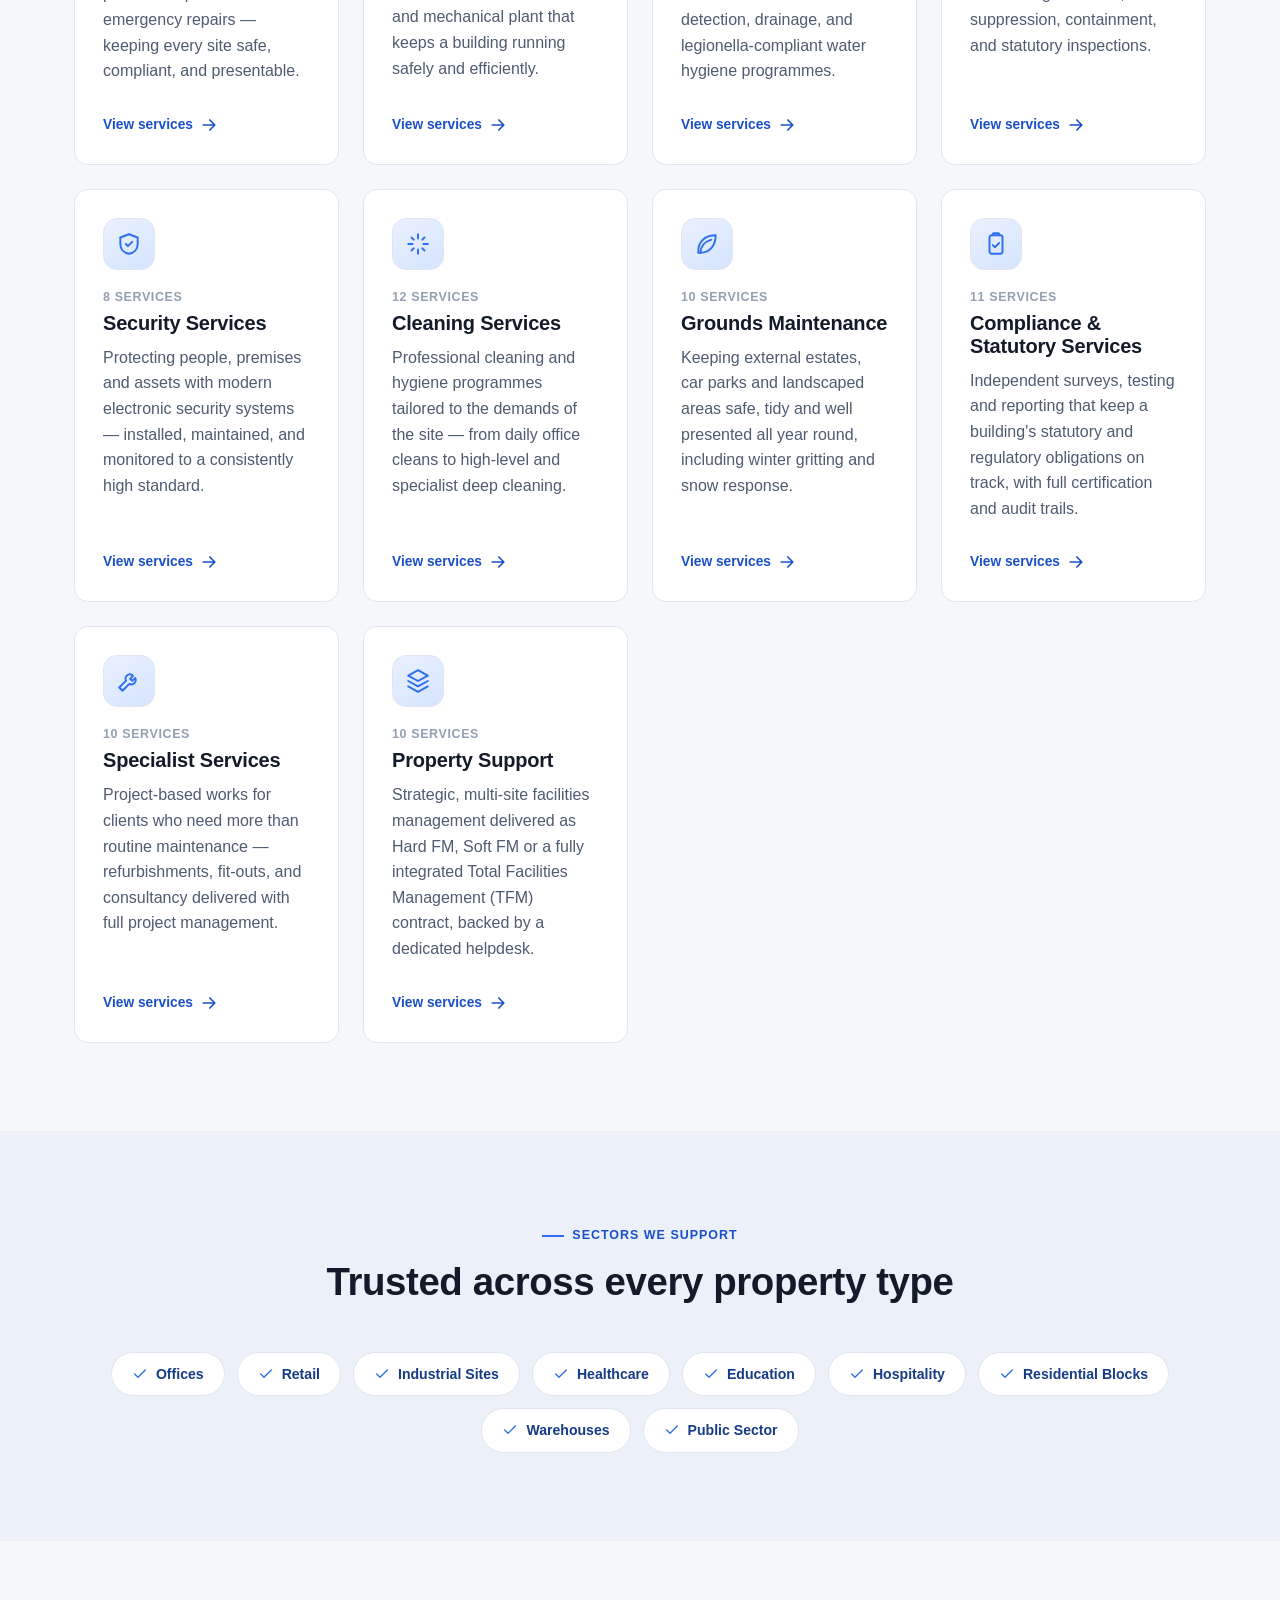
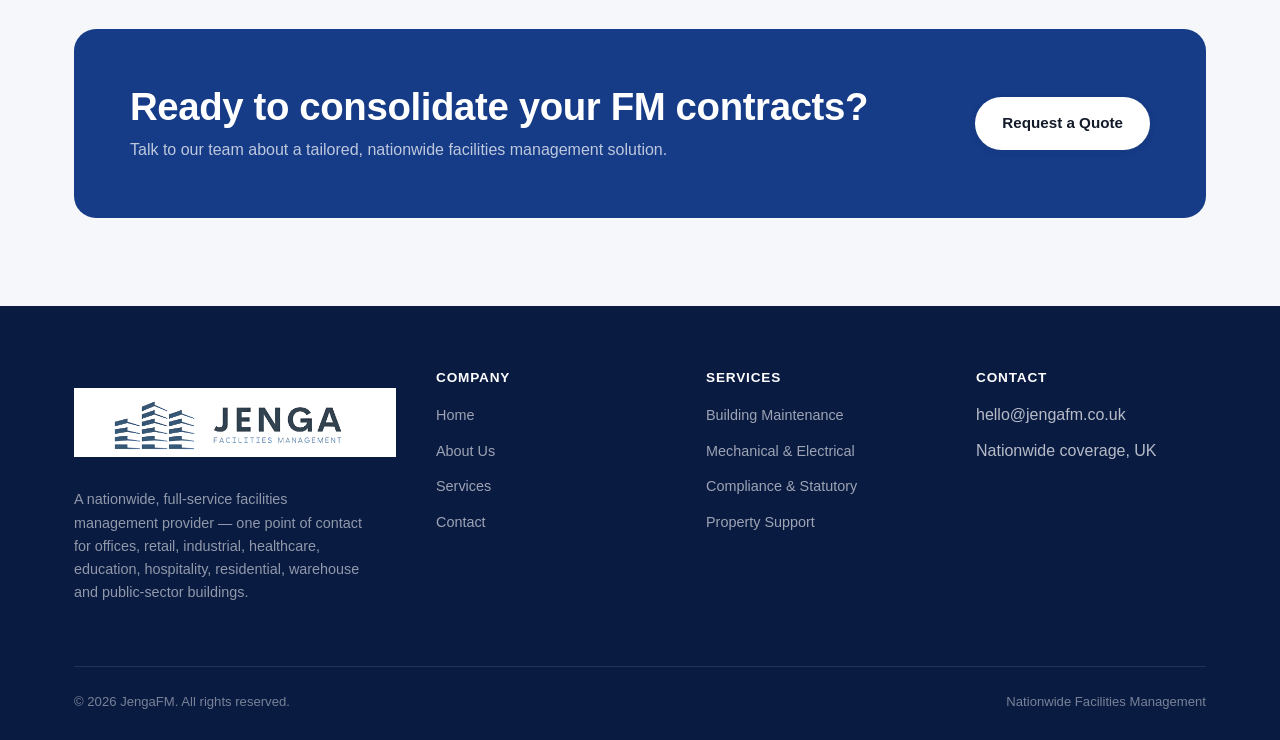
==== commit b57a9345: "Center mobile logo and add Dawn-style dynamic touches Restructures the mobile header to hamburger-le" ====
--- a/index.html
+++ b/index.html
@@ -12,6 +12,9 @@
 
 <header class="site-header">
   <div class="container">
+    <button class="nav-toggle" aria-label="Toggle navigation" aria-expanded="false">
+      <span></span><span></span><span></span>
+    </button>
     <a class="brand" href="index.html">
       <img src="assets/Jenga_Logo.png" alt="JengaFM - Facilities Management" class="brand-logo">
     </a>
@@ -27,9 +30,6 @@
         hello@jengafm.co.uk
       </span>
       <a class="btn btn-primary btn-sm" href="contact.html">Request a Quote</a>
-      <button class="nav-toggle" aria-label="Toggle navigation" aria-expanded="false">
-        <span></span><span></span><span></span>
-      </button>
     </div>
   </div>
 </header>
--- a/css/style.css
+++ b/css/style.css
@@ -122,12 +122,13 @@
   display: flex;
   align-items: center;
   justify-content: space-between;
-  height: 78px;
+  height: 96px;
+  max-width: 1360px;
 }
 .brand { display: flex; align-items: center; gap: 12px; font-weight: 800; font-size: 1.15rem; color: var(--color-navy); }
-.brand img { height: 44px; width: auto; object-fit: contain; }
-
-.main-nav { display: flex; align-items: center; gap: 32px; }
+.brand img { height: 76px; width: auto; object-fit: contain; }
+
+.main-nav { display: flex; align-items: center; gap: 20px; }
 .main-nav a {
   font-size: 0.93rem;
   font-weight: 600;
@@ -136,15 +137,19 @@
   padding: 6px 0;
 }
 .main-nav a:hover, .main-nav a.active { color: var(--color-navy); }
-.main-nav a.active::after {
+.main-nav a::after {
   content: "";
   position: absolute;
   left: 0; right: 0; bottom: -2px;
   height: 2px;
   background: var(--color-amber);
   border-radius: 2px;
-}
-.header-cta { display: flex; align-items: center; gap: 14px; }
+  transform: scaleX(0);
+  transform-origin: center;
+  transition: transform 0.25s ease;
+}
+.main-nav a:hover::after, .main-nav a.active::after { transform: scaleX(1); }
+.header-cta { display: flex; align-items: center; gap: 10px; }
 .header-email { font-weight: 700; font-size: 0.9rem; color: var(--color-navy); display: flex; align-items: center; gap: 6px; }
 
 .nav-toggle {
@@ -360,7 +365,7 @@
   grid-template-columns: 0.85fr 1.15fr;
   gap: 56px;
   align-items: center;
-  scroll-margin-top: 112px;
+  scroll-margin-top: 136px;
   background: var(--color-surface);
   border: 1px solid var(--color-border);
   border-radius: var(--radius-lg);
@@ -460,7 +465,7 @@
 .site-footer { background: var(--color-navy-dark); color: rgba(255,255,255,0.7); padding: 64px 0 28px; }
 .footer-grid { display: grid; grid-template-columns: 1.4fr 1fr 1fr 1fr; gap: 40px; margin-bottom: 48px; }
 .footer-brand .brand { color: #fff; }
-.footer-brand .brand img { border-radius: 8px; height: 40px; }
+.footer-brand .brand img { border-radius: 8px; height: 104px; }
 .footer-brand p { color: rgba(255,255,255,0.55); margin-top: 14px; font-size: 0.9rem; max-width: 300px; }
 .footer-col h4 { color: #fff; font-size: 0.85rem; text-transform: uppercase; letter-spacing: 0.06em; margin-bottom: 16px; }
 .footer-col ul { list-style: none; margin: 0; padding: 0; display: grid; gap: 10px; }
@@ -531,7 +536,9 @@
   .site-header { transition: box-shadow 0.25s ease, height 0.25s ease; }
   .site-header .container { transition: height 0.25s ease; }
   .site-header.is-scrolled { box-shadow: var(--shadow-sm); }
-  .site-header.is-scrolled .container { height: 64px; }
+  .site-header.is-scrolled .container { height: 72px; }
+  .site-header.is-scrolled .brand img { height: 52px; }
+  .brand img { transition: height 0.25s ease; }
 
   /* Scroll-reveal: elements fade + rise into place as they enter the viewport */
   [data-reveal] {
@@ -569,6 +576,17 @@
 
   /* Scrollspy active state on services TOC */
   .toc-pill.is-active { background: var(--color-navy); border-color: var(--color-navy); color: #fff; }
+
+  /* Scroll progress bar */
+  .scroll-progress {
+    position: fixed;
+    top: 0; left: 0;
+    height: 3px;
+    width: 0%;
+    background: var(--color-amber);
+    z-index: 200;
+    transition: width 0.1s linear;
+  }
 
   /* Back-to-top button */
   .back-to-top {
@@ -604,8 +622,30 @@
   }
 }
 
+.mobile-sticky-cta { display: none; }
+
 @media (max-width: 760px) {
-  .site-header .container { position: relative; }
+  .site-header .container {
+    position: relative;
+    height: 96px;
+    display: grid;
+    grid-template-columns: auto 1fr auto;
+    align-items: center;
+    gap: 12px;
+  }
+  .nav-toggle { grid-column: 1; justify-self: start; }
+  .site-header .brand {
+    position: absolute;
+    left: 50%;
+    top: 50%;
+    transform: translate(-50%, -50%);
+    max-width: 60vw;
+  }
+  .header-cta { grid-column: 3; justify-self: end; }
+  .header-cta .btn { display: none; }
+  .site-header .brand img { height: 68px; max-width: 100%; }
+  .site-header.is-scrolled .container { height: 76px; }
+  .site-header.is-scrolled .brand img { height: 54px; }
   .main-nav {
     position: absolute;
     top: 100%;
@@ -618,25 +658,77 @@
     border: 1px solid var(--color-border);
     border-top: none;
     border-radius: 0 0 var(--radius-md) var(--radius-md);
-    box-shadow: var(--shadow-md);
+    box-shadow: var(--shadow-lg);
     padding: 8px;
     max-height: 0;
     opacity: 0;
     overflow: hidden;
     pointer-events: none;
+    z-index: 101;
   }
   .main-nav.nav-open { max-height: 320px; opacity: 1; pointer-events: auto; }
-  .main-nav a { width: 100%; padding: 12px 10px; }
+  .main-nav a { width: 100%; padding: 14px 12px; font-size: 1rem; }
   .nav-toggle { display: block; }
+  .nav-toggle.is-active span:nth-child(1) { transform: translateY(7px) rotate(45deg); }
+  .nav-toggle.is-active span:nth-child(2) { opacity: 0; }
+  .nav-toggle.is-active span:nth-child(3) { transform: translateY(-7px) rotate(-45deg); }
+  .nav-toggle span { transition: transform 0.2s ease, opacity 0.2s ease; }
   .header-email { display: none; }
+  .header-cta .btn-sm { padding: 9px 16px; font-size: 0.85rem; }
+  .nav-backdrop {
+    position: fixed;
+    inset: 0;
+    background: rgba(10, 27, 66, 0.35);
+    opacity: 0;
+    pointer-events: none;
+    transition: opacity 0.25s ease;
+    z-index: 99;
+  }
+  .nav-backdrop.visible { opacity: 1; pointer-events: auto; }
+
+  .hero .container { padding-top: 48px; padding-bottom: 48px; gap: 32px; }
+  .hero-actions { gap: 10px; }
+  .hero-actions .btn { flex: 1 1 auto; }
+  .hero-stats { grid-template-columns: repeat(3, 1fr); gap: 10px; margin-top: 32px; }
+  .hero-stats strong { font-size: 1.2rem; }
+  .hero-stats span { font-size: 0.72rem; }
+  .hero-panel { padding: 20px; }
+
+  section { padding: 48px 0; }
+  .section-head { margin-bottom: 32px; }
+  .cta-band { padding: 28px; text-align: center; justify-content: center; }
+  .cta-band > div:first-child { width: 100%; }
+  .footer-grid { grid-template-columns: 1fr; }
   .grid-4, .grid-3, .grid-2 { grid-template-columns: 1fr; }
   .form-grid { grid-template-columns: 1fr; }
   .field.full { grid-column: auto; }
-  section { padding: 56px 0; }
-  .cta-band { padding: 36px; }
-  .footer-grid { grid-template-columns: 1fr; }
   .acc-header { padding: 18px; gap: 14px; }
   .acc-panel-inner { padding: 0 18px 26px; }
-  .mr-row { padding: 22px; gap: 28px; }
-  .mr-visual { min-height: 220px; padding: 28px; }
-}
+  .mr-row { padding: 20px; gap: 24px; }
+  .mr-visual { min-height: 160px; padding: 22px; }
+  .mr-visual svg { width: 56px; height: 56px; }
+  .mr-visual .mr-count { font-size: 1.5rem; margin-top: 14px; }
+  .mr-content h3 { font-size: 1.3rem; }
+
+  body.has-sticky-cta { padding-bottom: 76px; }
+  .mobile-sticky-cta {
+    display: block;
+    position: fixed;
+    left: 0; right: 0; bottom: 0;
+    z-index: 95;
+    background: var(--color-surface);
+    border-top: 1px solid var(--color-border);
+    padding: 12px 16px;
+    padding-bottom: max(12px, env(safe-area-inset-bottom));
+    box-shadow: 0 -6px 20px rgba(19, 26, 41, 0.1);
+    transform: translateY(100%);
+    transition: transform 0.3s ease;
+  }
+  .mobile-sticky-cta.visible { transform: translateY(0); }
+}
+
+@media (max-width: 420px) {
+  .hero-stats { grid-template-columns: 1fr; gap: 8px; }
+  .hero-stats div { display: flex; align-items: baseline; gap: 8px; border-left: none; border-top: 2px solid rgba(255,255,255,0.4); padding: 8px 0 0; }
+  .hero-actions .btn { flex: 1 1 100%; }
+}
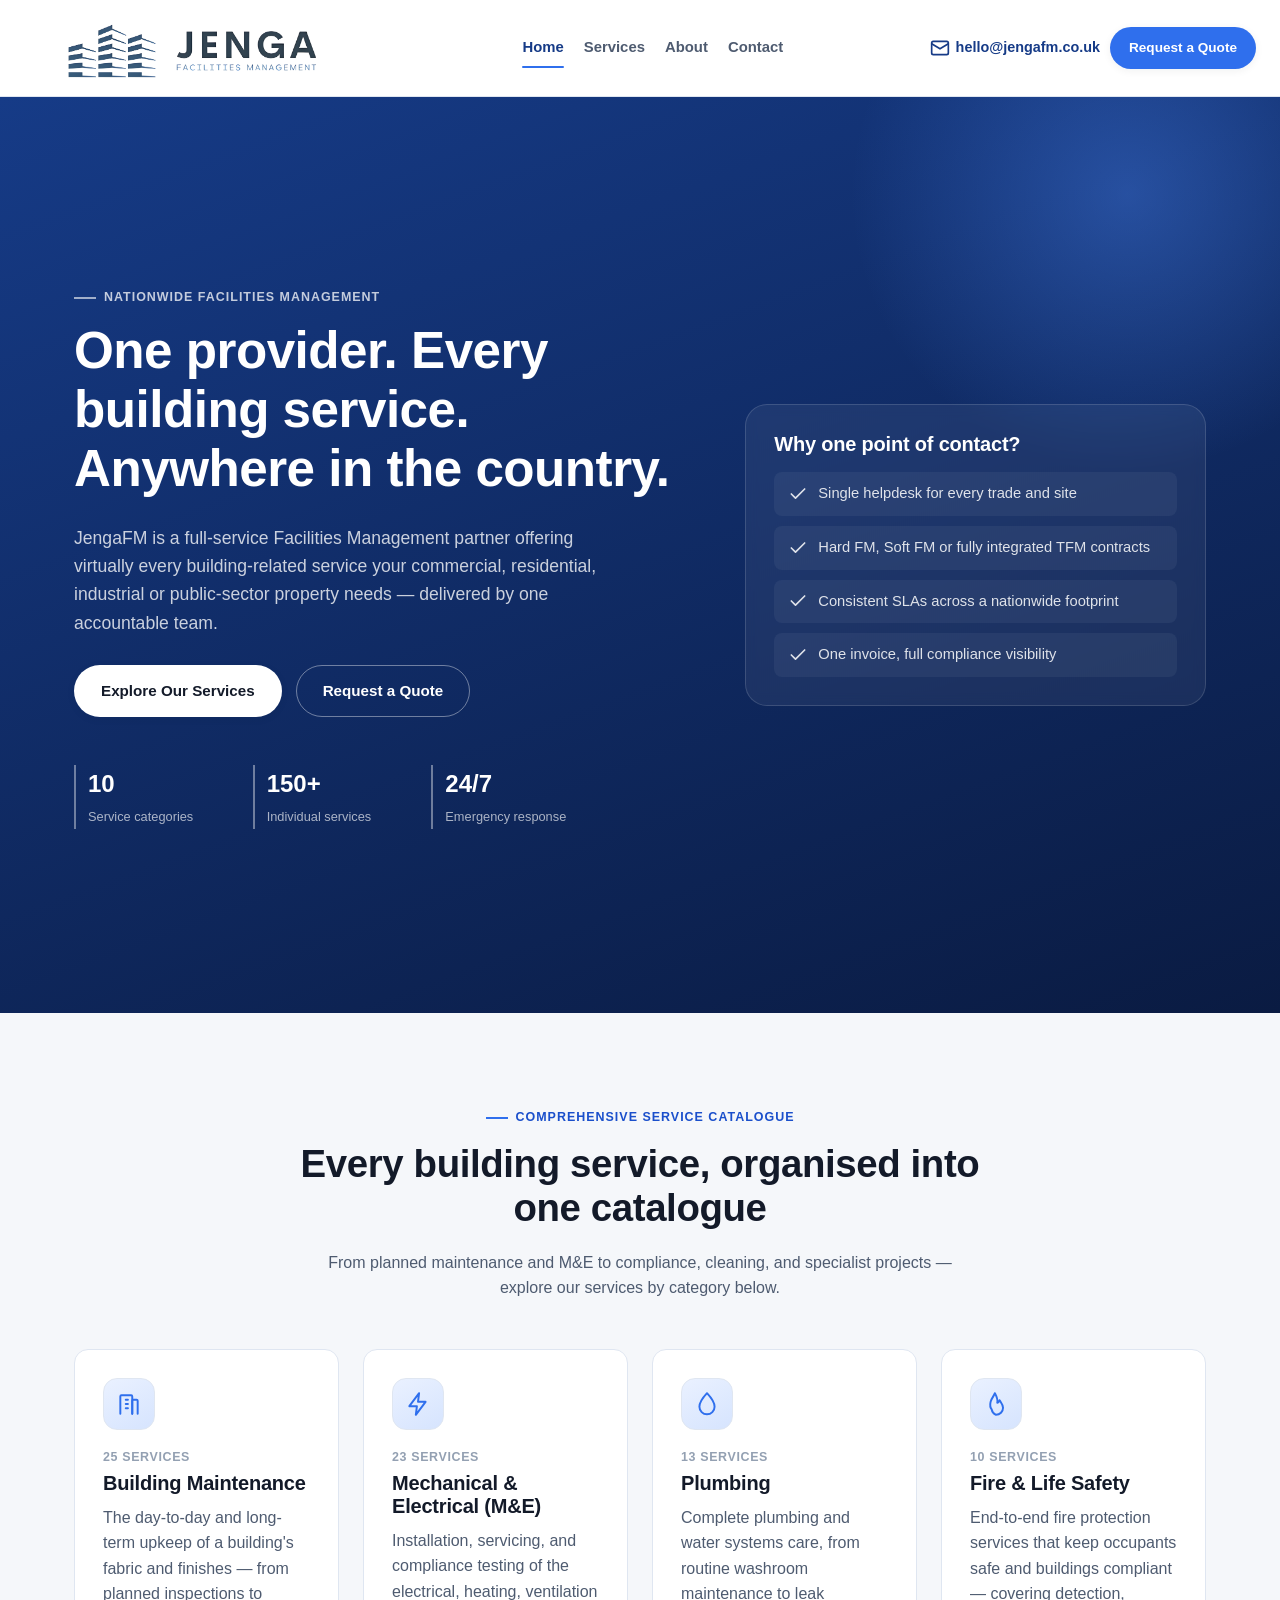
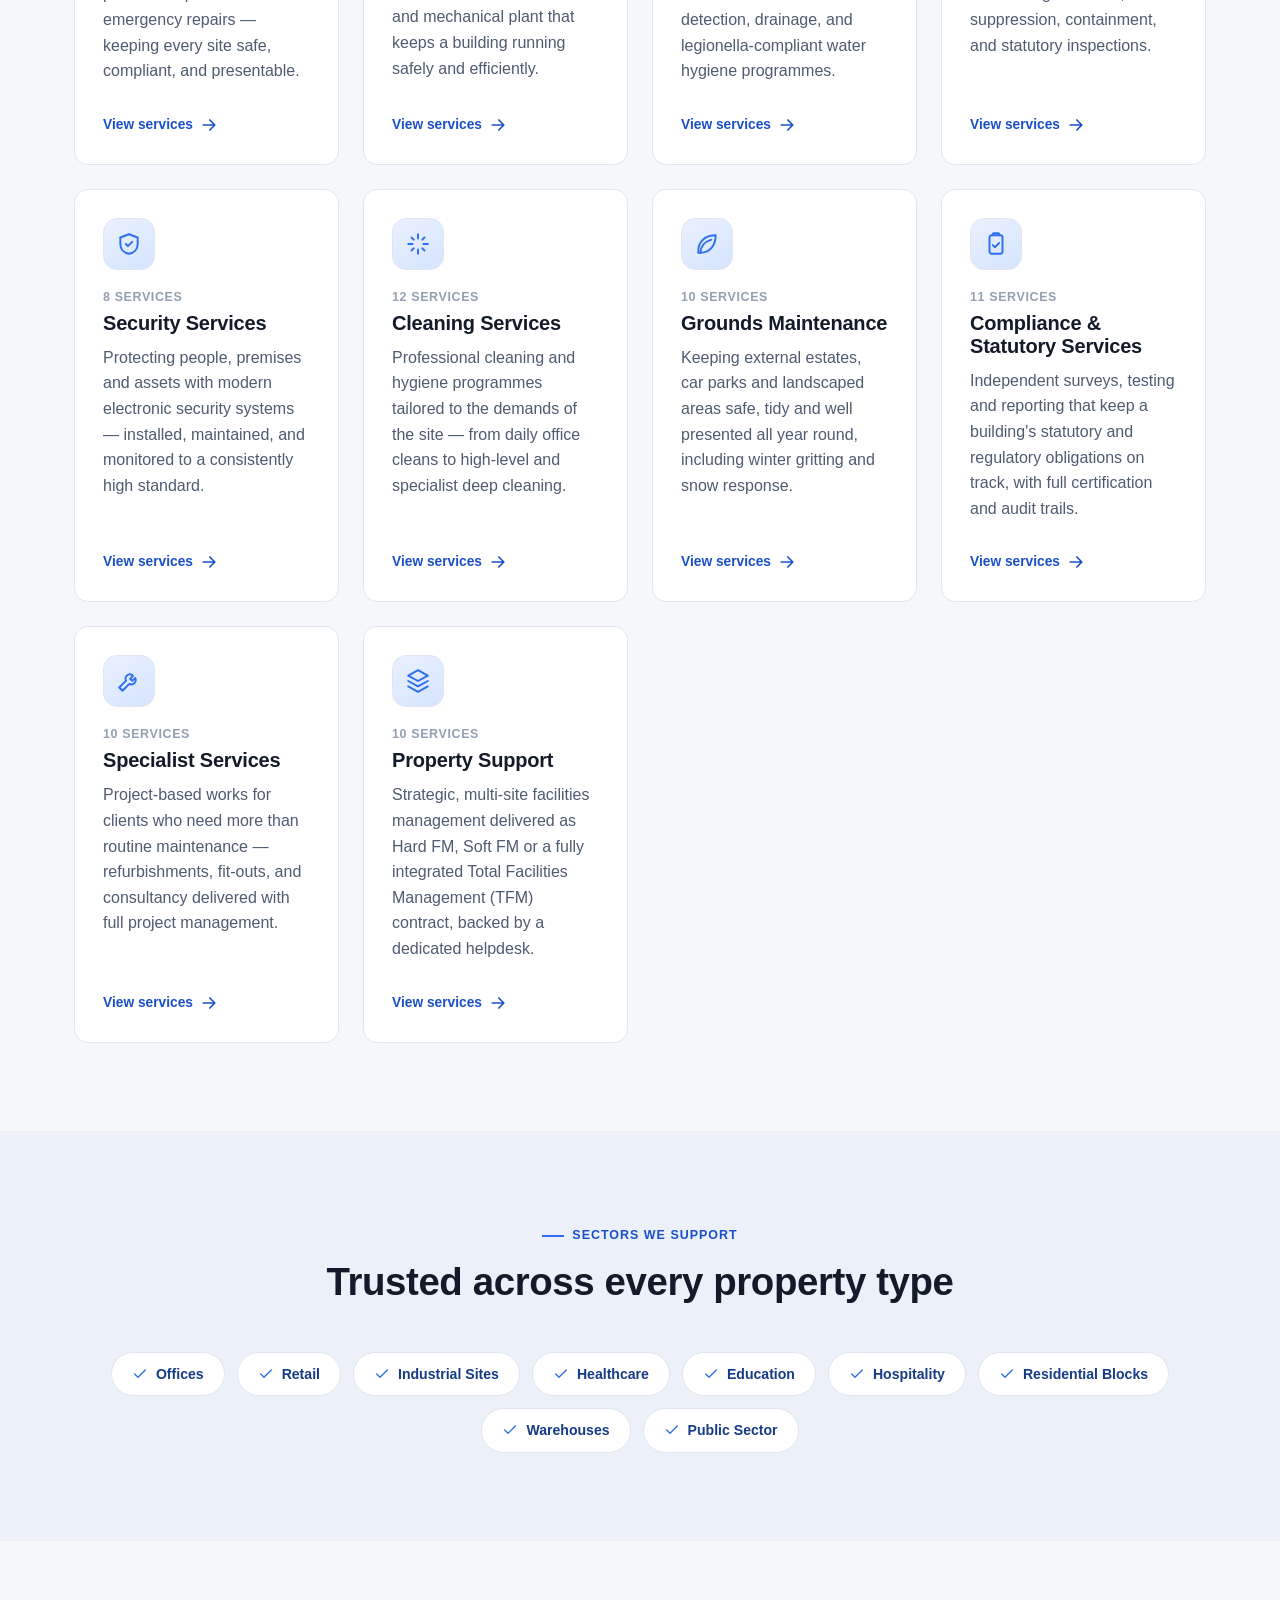
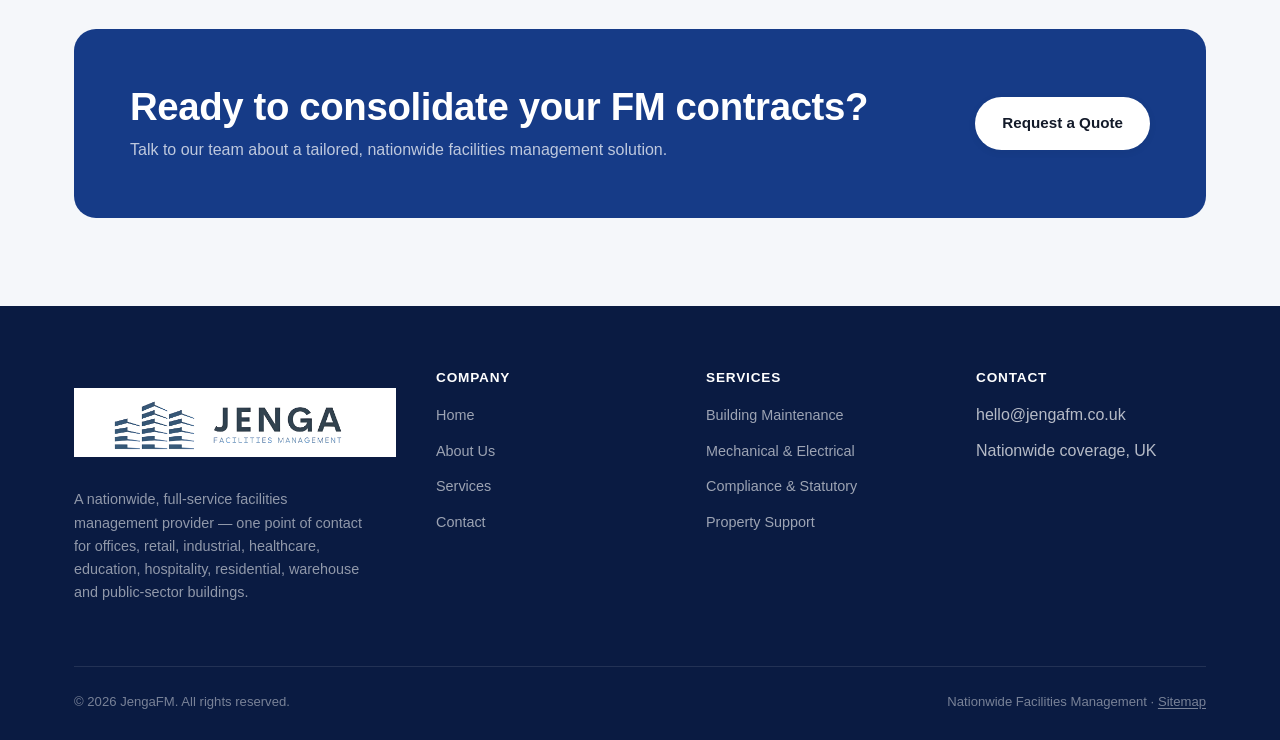
==== commit a8e917bb: "Add sitemap link to footer Surfaces sitemap.xml as a visible link in the footer bottom bar on every " ====
--- a/index.html
+++ b/index.html
@@ -3,10 +3,37 @@
 <head>
 <meta charset="UTF-8">
 <meta name="viewport" content="width=device-width, initial-scale=1.0">
-<title>JengaFM | Nationwide Facilities Management</title>
-<meta name="description" content="JengaFM is a full-service facilities management provider — a single point of contact for building maintenance, M&E, compliance, cleaning, security and more, nationwide.">
+<title>Jenga Facilities Management | Nationwide FM Services | JengaFM</title>
+<meta name="description" content="Jenga Facilities Management (JengaFM) is a full-service facilities management provider — a single point of contact for building maintenance, M&E, compliance, cleaning, security and more, nationwide.">
+<meta name="robots" content="index, follow">
+<link rel="canonical" href="https://jengafm.co.uk/">
 <link rel="icon" href="assets/Jenga_Favicon.png">
 <link rel="stylesheet" href="css/style.css">
+
+<meta property="og:type" content="website">
+<meta property="og:site_name" content="Jenga Facilities Management">
+<meta property="og:title" content="Jenga Facilities Management | Nationwide FM Services">
+<meta property="og:description" content="Jenga Facilities Management (JengaFM) is a full-service facilities management provider — a single point of contact for building maintenance, M&E, compliance, cleaning, security and more, nationwide.">
+<meta property="og:url" content="https://jengafm.co.uk/">
+<meta property="og:image" content="https://jengafm.co.uk/assets/Jenga_Logo.png">
+<meta name="twitter:card" content="summary_large_image">
+<meta name="twitter:title" content="Jenga Facilities Management | Nationwide FM Services">
+<meta name="twitter:description" content="Jenga Facilities Management (JengaFM) is a full-service facilities management provider — a single point of contact for building maintenance, M&E, compliance, cleaning, security and more, nationwide.">
+<meta name="twitter:image" content="https://jengafm.co.uk/assets/Jenga_Logo.png">
+
+<script type="application/ld+json">
+{
+  "@context": "https://schema.org",
+  "@type": "Organization",
+  "name": "Jenga Facilities Management",
+  "alternateName": "JengaFM",
+  "url": "https://jengafm.co.uk/",
+  "logo": "https://jengafm.co.uk/assets/Jenga_Logo.png",
+  "email": "hello@jengafm.co.uk",
+  "description": "Jenga Facilities Management (JengaFM) is a nationwide, full-service facilities management provider offering building maintenance, mechanical & electrical, compliance, cleaning, security and specialist services.",
+  "areaServed": "GB"
+}
+</script>
 </head>
 <body>
 
@@ -132,7 +159,7 @@
     </div>
     <div class="footer-bottom">
       <span>&copy; <span id="year"></span> JengaFM. All rights reserved.</span>
-      <span>Nationwide Facilities Management</span>
+      <span>Nationwide Facilities Management · <a href="sitemap.xml">Sitemap</a></span>
     </div>
   </div>
 </footer>
--- a/css/style.css
+++ b/css/style.css
@@ -477,6 +477,8 @@
   display: flex; justify-content: space-between; flex-wrap: wrap; gap: 12px;
   font-size: 0.82rem; color: rgba(255,255,255,0.45);
 }
+.footer-bottom a { text-decoration: underline; text-underline-offset: 2px; }
+.footer-bottom a:hover { color: #fff; }
 
 /* ==========================================================================
    Contact / form
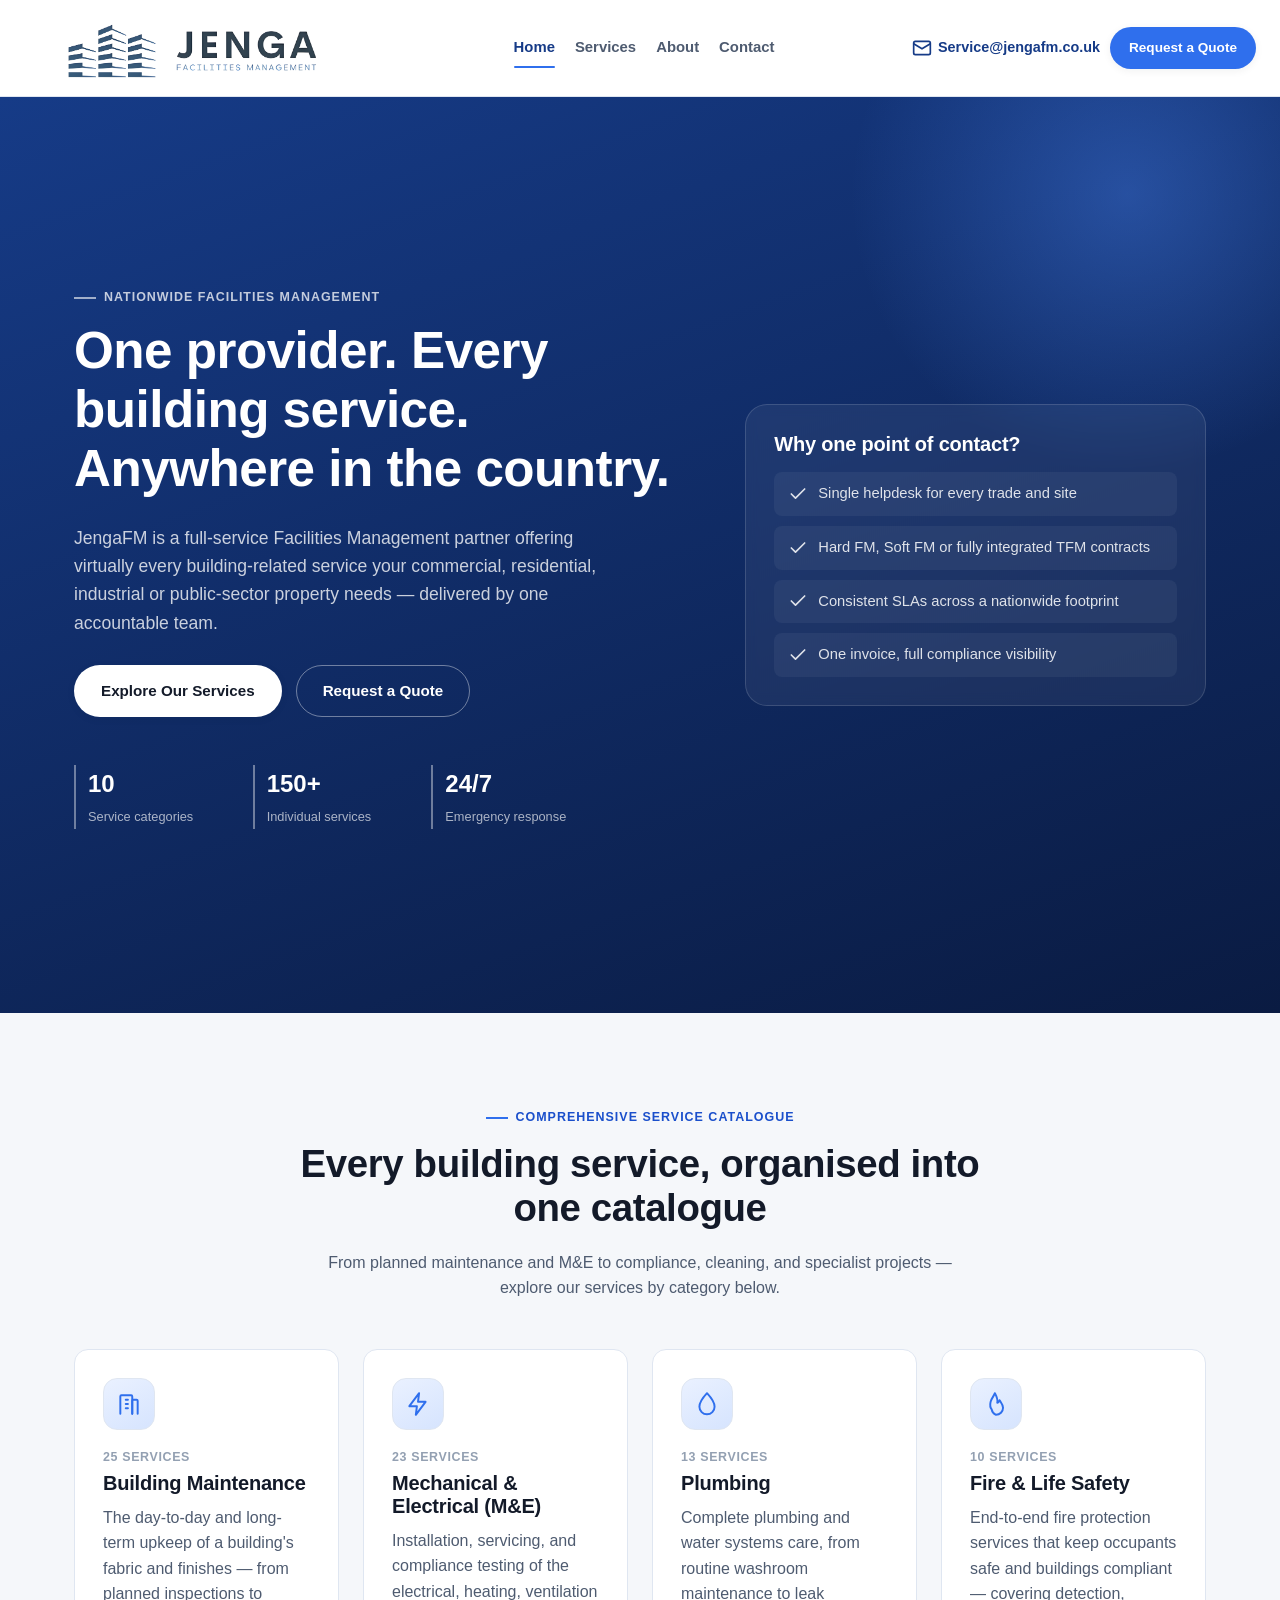
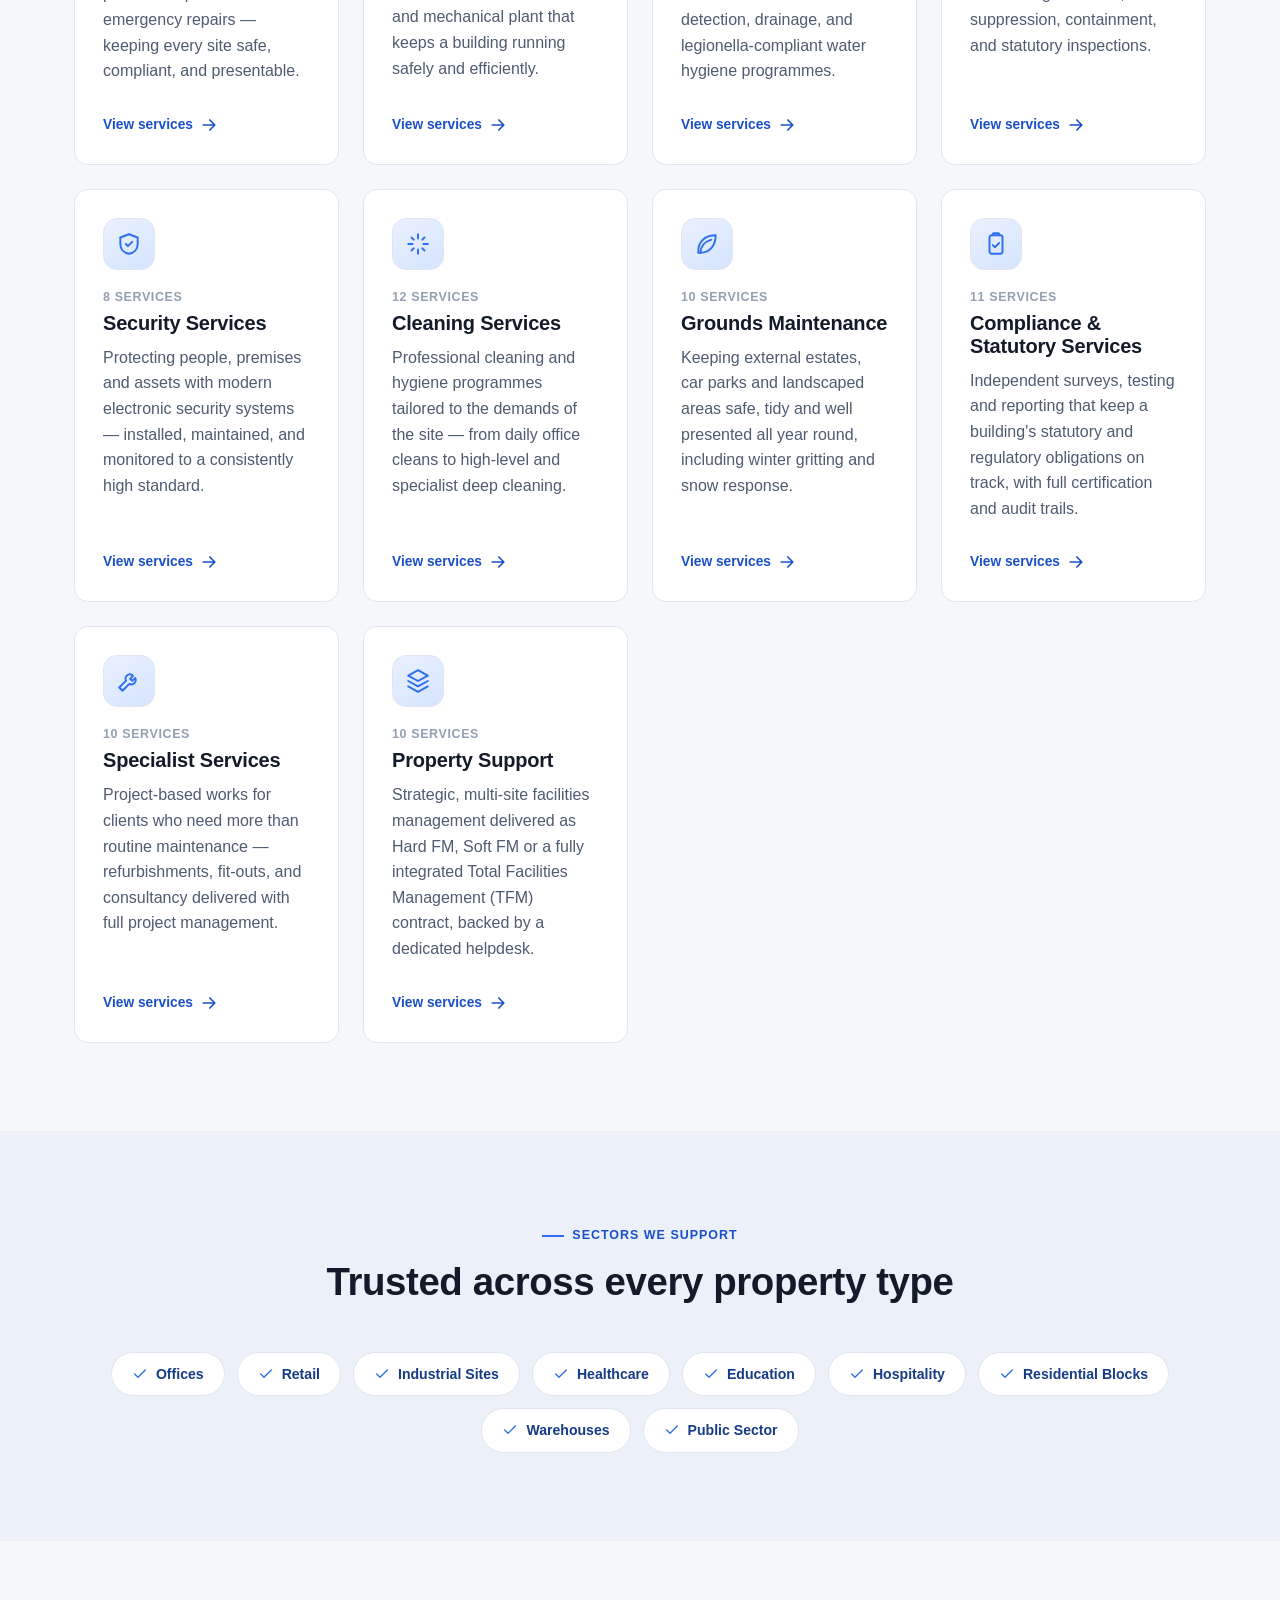
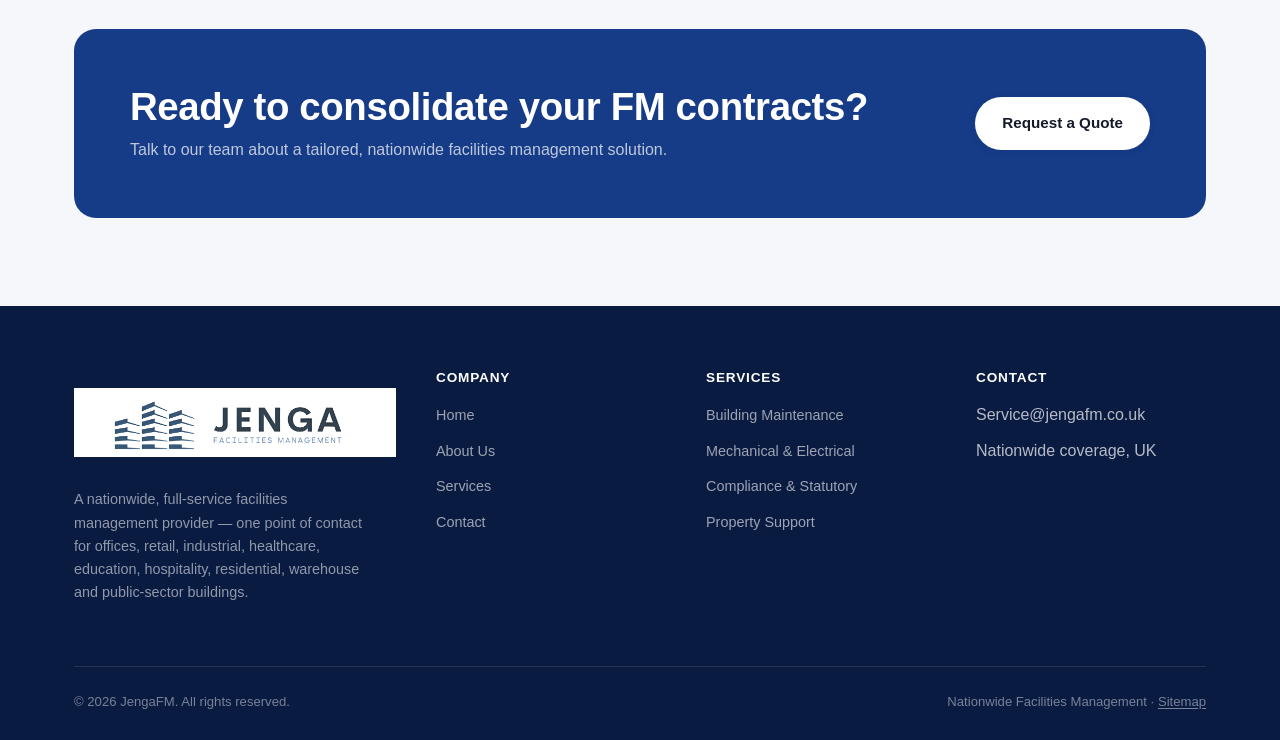
==== commit 28078832: "Update contact email to Service@jengafm.co.uk Co-Authored-By: Claude Sonnet 5 <noreply@anthropic.com" ====
--- a/index.html
+++ b/index.html
@@ -29,7 +29,7 @@
   "alternateName": "JengaFM",
   "url": "https://jengafm.co.uk/",
   "logo": "https://jengafm.co.uk/assets/Jenga_Logo.png",
-  "email": "hello@jengafm.co.uk",
+  "email": "Service@jengafm.co.uk",
   "description": "Jenga Facilities Management (JengaFM) is a nationwide, full-service facilities management provider offering building maintenance, mechanical & electrical, compliance, cleaning, security and specialist services.",
   "areaServed": "GB"
 }
@@ -54,7 +54,7 @@
     <div class="header-cta">
       <span class="header-email">
         <svg width="16" height="16" viewBox="0 0 24 24" fill="none" stroke="currentColor" stroke-width="2"><rect x="2" y="4" width="20" height="16" rx="2"/><path d="m2 7 10 6 10-6"/></svg>
-        hello@jengafm.co.uk
+        Service@jengafm.co.uk
       </span>
       <a class="btn btn-primary btn-sm" href="contact.html">Request a Quote</a>
     </div>
@@ -152,7 +152,7 @@
       <div class="footer-col">
         <h4>Contact</h4>
         <ul>
-          <li>hello@jengafm.co.uk</li>
+          <li>Service@jengafm.co.uk</li>
           <li>Nationwide coverage, UK</li>
         </ul>
       </div>
